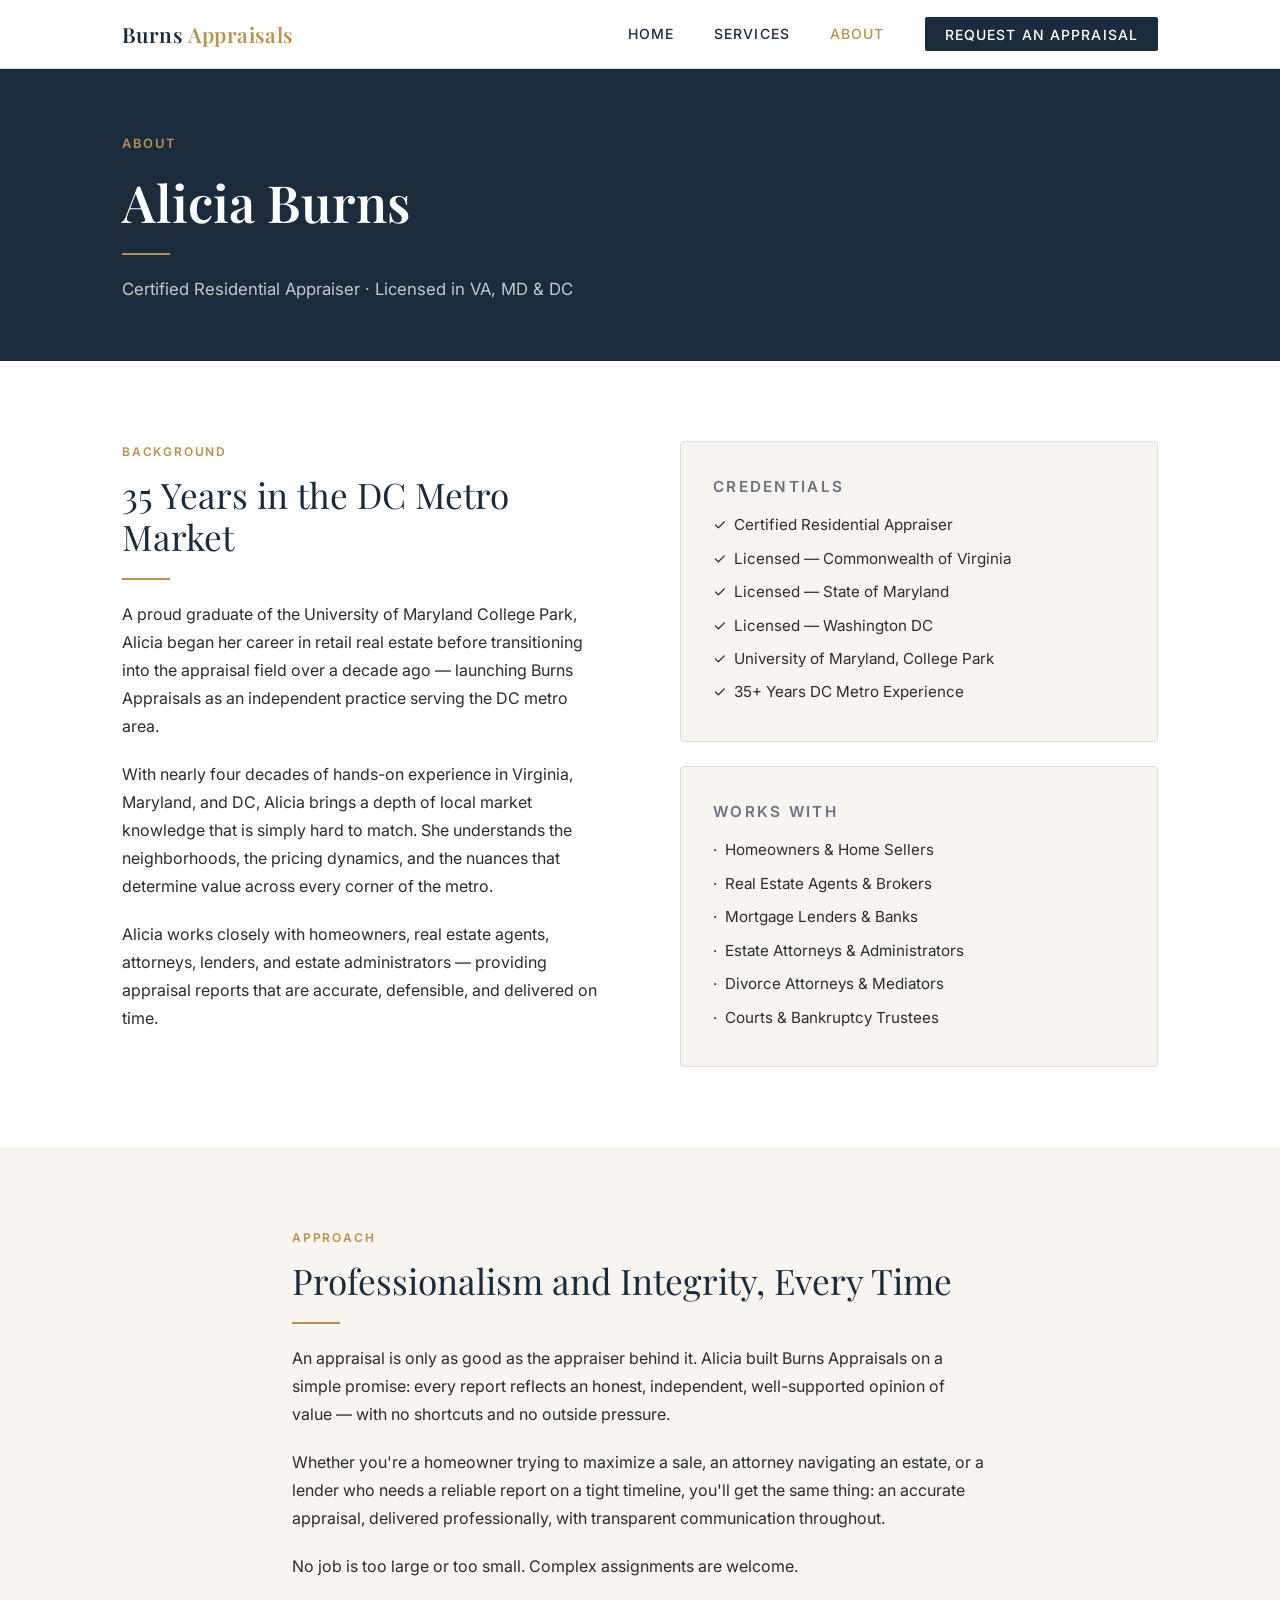
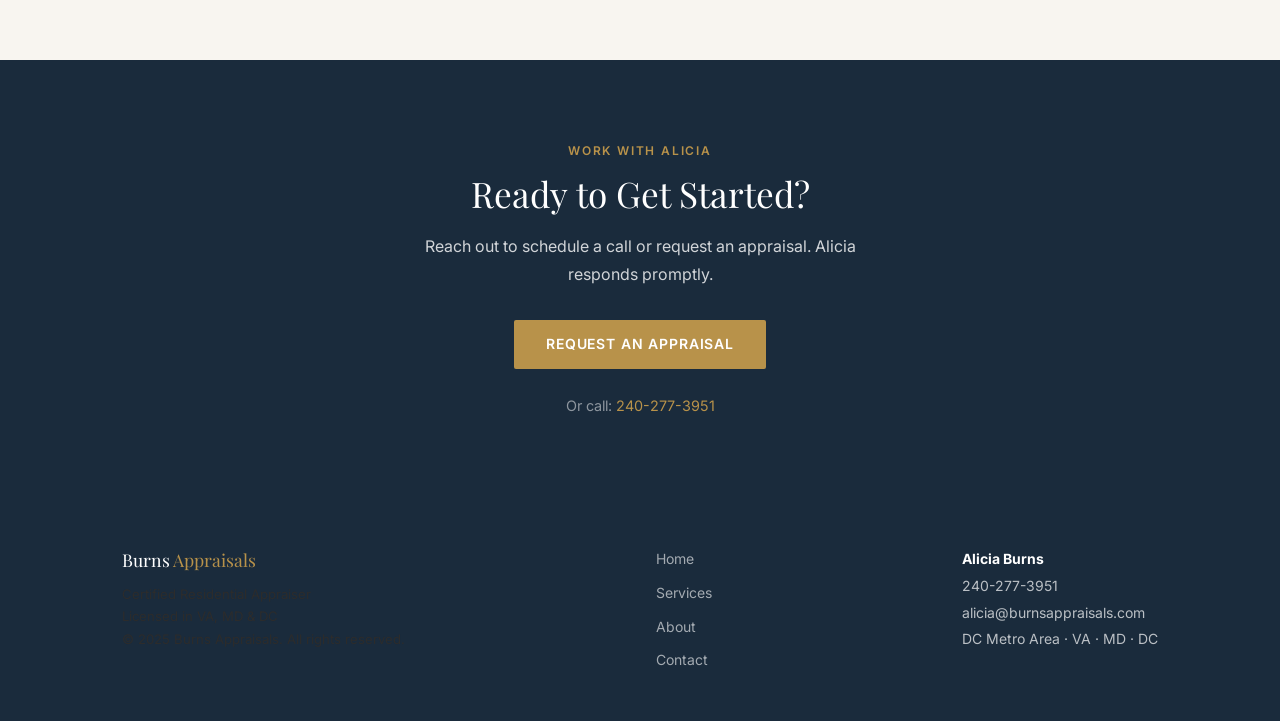
==== about.html @ 236db865 "Initial site build" ====
<!DOCTYPE html>
<html lang="en">
<head>
  <meta charset="UTF-8" />
  <meta name="viewport" content="width=device-width, initial-scale=1.0" />
  <title>About Alicia Burns | Burns Appraisals — Certified Residential Appraiser</title>
  <meta name="description" content="Meet Alicia Burns — Certified Residential Appraiser with 35+ years of DC metro experience. Licensed in VA, MD and DC." />
  <link rel="stylesheet" href="style.css" />
</head>
<body>

<nav>
  <div class="nav-inner">
    <a href="index.html" class="nav-logo">Burns <span>Appraisals</span></a>
    <ul class="nav-links">
      <li><a href="index.html">Home</a></li>
      <li><a href="services.html">Services</a></li>
      <li><a href="about.html" class="active">About</a></li>
      <li><a href="contact.html" class="nav-cta">Request an Appraisal</a></li>
    </ul>
  </div>
</nav>

<!-- PAGE HEADER -->
<section style="background:var(--navy); padding:4rem 0 3.5rem;">
  <div class="container">
    <p class="hero-eyebrow">About</p>
    <h1 style="color:var(--white); margin-bottom:1rem;">Alicia Burns</h1>
    <div class="gold-rule"></div>
    <p style="color:rgba(255,255,255,0.75); font-size:1.05rem;">Certified Residential Appraiser · Licensed in VA, MD &amp; DC</p>
  </div>
</section>

<!-- BIO -->
<section>
  <div class="container">
    <div style="display:grid; grid-template-columns:1fr 1fr; gap:5rem; align-items:start;">
      <div>
        <p class="section-eyebrow">Background</p>
        <h2 class="section-title">35 Years in the DC Metro Market</h2>
        <div class="gold-rule"></div>
        <p style="margin-bottom:1.25rem;">A proud graduate of the University of Maryland College Park, Alicia began her career in retail real estate before transitioning into the appraisal field over a decade ago — launching Burns Appraisals as an independent practice serving the DC metro area.</p>
        <p style="margin-bottom:1.25rem;">With nearly four decades of hands-on experience in Virginia, Maryland, and DC, Alicia brings a depth of local market knowledge that is simply hard to match. She understands the neighborhoods, the pricing dynamics, and the nuances that determine value across every corner of the metro.</p>
        <p>Alicia works closely with homeowners, real estate agents, attorneys, lenders, and estate administrators — providing appraisal reports that are accurate, defensible, and delivered on time.</p>
      </div>
      <div>
        <div class="card" style="margin-bottom:1.5rem;">
          <p class="section-eyebrow" style="margin-bottom:0.5rem;">Credentials</p>
          <ul style="list-style:none; line-height:2.2; font-size:0.95rem; color:var(--text);">
            <li>✓ &nbsp;Certified Residential Appraiser</li>
            <li>✓ &nbsp;Licensed — Commonwealth of Virginia</li>
            <li>✓ &nbsp;Licensed — State of Maryland</li>
            <li>✓ &nbsp;Licensed — Washington DC</li>
            <li>✓ &nbsp;University of Maryland, College Park</li>
            <li>✓ &nbsp;35+ Years DC Metro Experience</li>
          </ul>
        </div>
        <div class="card">
          <p class="section-eyebrow" style="margin-bottom:0.5rem;">Works With</p>
          <ul style="list-style:none; line-height:2.2; font-size:0.95rem; color:var(--text);">
            <li>· &nbsp;Homeowners &amp; Home Sellers</li>
            <li>· &nbsp;Real Estate Agents &amp; Brokers</li>
            <li>· &nbsp;Mortgage Lenders &amp; Banks</li>
            <li>· &nbsp;Estate Attorneys &amp; Administrators</li>
            <li>· &nbsp;Divorce Attorneys &amp; Mediators</li>
            <li>· &nbsp;Courts &amp; Bankruptcy Trustees</li>
          </ul>
        </div>
      </div>
    </div>
  </div>
</section>

<!-- PHILOSOPHY -->
<section class="section-light">
  <div class="container" style="max-width:760px;">
    <p class="section-eyebrow">Approach</p>
    <h2 class="section-title">Professionalism and Integrity, Every Time</h2>
    <div class="gold-rule"></div>
    <p style="margin-bottom:1.25rem;">An appraisal is only as good as the appraiser behind it. Alicia built Burns Appraisals on a simple promise: every report reflects an honest, independent, well-supported opinion of value — with no shortcuts and no outside pressure.</p>
    <p style="margin-bottom:1.25rem;">Whether you're a homeowner trying to maximize a sale, an attorney navigating an estate, or a lender who needs a reliable report on a tight timeline, you'll get the same thing: an accurate appraisal, delivered professionally, with transparent communication throughout.</p>
    <p>No job is too large or too small. Complex assignments are welcome.</p>
  </div>
</section>

<!-- CTA -->
<section class="section-navy">
  <div class="container" style="text-align:center;">
    <p class="section-eyebrow">Work With Alicia</p>
    <h2 style="margin-bottom:1rem;">Ready to Get Started?</h2>
    <p style="max-width:480px; margin:0 auto 2rem;">Reach out to schedule a call or request an appraisal. Alicia responds promptly.</p>
    <a href="contact.html" class="btn btn-primary">Request an Appraisal</a>
    <p style="margin-top:1.5rem; font-size:0.9rem; color:rgba(255,255,255,0.5);">Or call: <a href="tel:2402773951" style="color:var(--gold);">240-277-3951</a></p>
  </div>
</section>

<footer>
  <div class="footer-inner">
    <div>
      <div class="footer-brand">Burns <span>Appraisals</span></div>
      <p class="footer-copy">Certified Residential Appraiser<br>Licensed in VA, MD &amp; DC<br>© 2025 Burns Appraisals. All rights reserved.</p>
    </div>
    <ul class="footer-links">
      <li><a href="index.html">Home</a></li>
      <li><a href="services.html">Services</a></li>
      <li><a href="about.html">About</a></li>
      <li><a href="contact.html">Contact</a></li>
    </ul>
    <div class="footer-contact">
      <strong style="color:var(--white);">Alicia Burns</strong><br>
      <a href="tel:2402773951">240-277-3951</a><br>
      <a href="mailto:alicia@burnsappraisals.com">alicia@burnsappraisals.com</a><br>
      DC Metro Area · VA · MD · DC
    </div>
  </div>
</footer>

<style>
@media (max-width: 768px) {
  .container > div[style*="grid-template-columns:1fr 1fr"] {
    grid-template-columns: 1fr !important;
    gap: 2rem !important;
  }
}
</style>

</body>
</html>
---- style.css ----
/* =============================================
   BURNS APPRAISALS — Global Styles
   burnsappraisals.net
   ============================================= */

@import url('https://fonts.googleapis.com/css2?family=Playfair+Display:wght@400;600&family=Inter:wght@300;400;500;600&display=swap');

:root {
  --navy:    #1a2b3c;
  --slate:   #3a5068;
  --gold:    #b8924a;
  --cream:   #f8f5f0;
  --white:   #ffffff;
  --text:    #2c2c2c;
  --muted:   #6b7280;
  --border:  #e2ddd7;
}

*, *::before, *::after { box-sizing: border-box; margin: 0; padding: 0; }

html { scroll-behavior: smooth; }

body {
  font-family: 'Inter', sans-serif;
  font-weight: 400;
  color: var(--text);
  background: var(--white);
  line-height: 1.6;
}

/* ---- TYPOGRAPHY ---- */
h1, h2, h3 {
  font-family: 'Playfair Display', Georgia, serif;
  line-height: 1.2;
}

h1 { font-size: clamp(2rem, 5vw, 3.2rem); font-weight: 600; }
h2 { font-size: clamp(1.5rem, 3vw, 2.2rem); font-weight: 400; }
h3 { font-size: 1.2rem; font-weight: 600; }

p { font-size: 1rem; line-height: 1.75; color: var(--text); }

a { color: var(--gold); text-decoration: none; }
a:hover { text-decoration: underline; }

/* ---- LAYOUT ---- */
.container {
  max-width: 1100px;
  margin: 0 auto;
  padding: 0 2rem;
}

section { padding: 5rem 0; }

/* ---- NAV ---- */
nav {
  position: sticky;
  top: 0;
  z-index: 100;
  background: var(--white);
  border-bottom: 1px solid var(--border);
}

.nav-inner {
  display: flex;
  align-items: center;
  justify-content: space-between;
  padding: 1.1rem 2rem;
  max-width: 1100px;
  margin: 0 auto;
}

.nav-logo {
  font-family: 'Playfair Display', serif;
  font-size: 1.3rem;
  color: var(--navy);
  letter-spacing: 0.02em;
  font-weight: 600;
  text-decoration: none;
}

.nav-logo span {
  color: var(--gold);
}

.nav-links {
  display: flex;
  gap: 2.5rem;
  list-style: none;
}

.nav-links a {
  font-size: 0.875rem;
  font-weight: 500;
  letter-spacing: 0.08em;
  text-transform: uppercase;
  color: var(--navy);
  text-decoration: none;
  transition: color 0.2s;
}

.nav-links a:hover,
.nav-links a.active { color: var(--gold); }

.nav-cta {
  background: var(--navy);
  color: var(--white) !important;
  padding: 0.55rem 1.25rem;
  border-radius: 2px;
  transition: background 0.2s !important;
}

.nav-cta:hover { background: var(--slate) !important; color: var(--white) !important; text-decoration: none !important; }

/* ---- HERO ---- */
.hero {
  background: var(--navy);
  color: var(--white);
  padding: 6rem 0 5rem;
  position: relative;
  overflow: hidden;
}

.hero::before {
  content: '';
  position: absolute;
  top: 0; right: 0;
  width: 40%;
  height: 100%;
  background: linear-gradient(135deg, transparent 0%, rgba(184,146,74,0.12) 100%);
  pointer-events: none;
}

.hero-inner {
  max-width: 1100px;
  margin: 0 auto;
  padding: 0 2rem;
  display: grid;
  grid-template-columns: 1fr 1fr;
  gap: 4rem;
  align-items: center;
}

.hero-eyebrow {
  font-size: 0.8rem;
  font-weight: 600;
  letter-spacing: 0.15em;
  text-transform: uppercase;
  color: var(--gold);
  margin-bottom: 1rem;
}

.hero h1 { color: var(--white); margin-bottom: 1.5rem; }

.hero p {
  color: rgba(255,255,255,0.8);
  font-size: 1.05rem;
  margin-bottom: 2rem;
}

.hero-stats {
  display: flex;
  gap: 2.5rem;
  margin-top: 2.5rem;
  padding-top: 2.5rem;
  border-top: 1px solid rgba(255,255,255,0.15);
}

.stat-num {
  font-family: 'Playfair Display', serif;
  font-size: 2rem;
  color: var(--gold);
  display: block;
  line-height: 1;
  margin-bottom: 0.25rem;
}

.stat-label {
  font-size: 0.78rem;
  letter-spacing: 0.06em;
  text-transform: uppercase;
  color: rgba(255,255,255,0.6);
}

.hero-card {
  background: rgba(255,255,255,0.07);
  border: 1px solid rgba(255,255,255,0.12);
  border-radius: 4px;
  padding: 2.5rem;
}

.hero-card h3 {
  color: var(--white);
  font-family: 'Inter', sans-serif;
  font-size: 0.8rem;
  letter-spacing: 0.12em;
  text-transform: uppercase;
  margin-bottom: 1.25rem;
  color: var(--gold);
}

.hero-card ul {
  list-style: none;
}

.hero-card ul li {
  color: rgba(255,255,255,0.85);
  font-size: 0.95rem;
  padding: 0.5rem 0;
  border-bottom: 1px solid rgba(255,255,255,0.08);
  display: flex;
  align-items: center;
  gap: 0.75rem;
}

.hero-card ul li:last-child { border-bottom: none; }

.hero-card ul li::before {
  content: '';
  width: 4px;
  height: 4px;
  background: var(--gold);
  border-radius: 50%;
  flex-shrink: 0;
}

/* ---- BUTTONS ---- */
.btn {
  display: inline-block;
  padding: 0.85rem 2rem;
  font-size: 0.875rem;
  font-weight: 600;
  letter-spacing: 0.06em;
  text-transform: uppercase;
  border-radius: 2px;
  cursor: pointer;
  transition: all 0.2s;
  text-decoration: none;
  border: none;
}

.btn-primary {
  background: var(--gold);
  color: var(--white);
}

.btn-primary:hover { background: #a07840; color: var(--white); text-decoration: none; }

.btn-outline {
  background: transparent;
  color: var(--navy);
  border: 2px solid var(--navy);
}

.btn-outline:hover { background: var(--navy); color: var(--white); text-decoration: none; }

.btn-outline-white {
  background: transparent;
  color: var(--white);
  border: 2px solid rgba(255,255,255,0.5);
}

.btn-outline-white:hover { border-color: var(--white); background: rgba(255,255,255,0.08); color: var(--white); text-decoration: none; }

/* ---- SECTION LABELS ---- */
.section-eyebrow {
  font-size: 0.75rem;
  font-weight: 600;
  letter-spacing: 0.15em;
  text-transform: uppercase;
  color: var(--gold);
  margin-bottom: 0.75rem;
}

.section-title { color: var(--navy); margin-bottom: 1rem; }

.section-sub {
  color: var(--muted);
  font-size: 1.05rem;
  max-width: 560px;
  margin-bottom: 3rem;
}

/* ---- DIVIDER ---- */
.gold-rule {
  width: 48px;
  height: 2px;
  background: var(--gold);
  margin: 1.25rem 0;
}

/* ---- CARDS ---- */
.card-grid {
  display: grid;
  gap: 1.5rem;
}

.card-grid-2 { grid-template-columns: repeat(2, 1fr); }
.card-grid-3 { grid-template-columns: repeat(3, 1fr); }

.card {
  background: var(--cream);
  border: 1px solid var(--border);
  border-radius: 4px;
  padding: 2rem;
}

.card h3 { color: var(--navy); margin-bottom: 0.75rem; }
.card p { color: var(--muted); font-size: 0.95rem; }

/* ---- LIGHT SECTION ---- */
.section-light { background: var(--cream); }
.section-navy { background: var(--navy); color: var(--white); }
.section-navy h2 { color: var(--white); }
.section-navy p { color: rgba(255,255,255,0.8); }
.section-navy .section-eyebrow { color: var(--gold); }

/* ---- FOOTER ---- */
footer {
  background: var(--navy);
  color: rgba(255,255,255,0.7);
  padding: 3rem 0;
}

.footer-inner {
  max-width: 1100px;
  margin: 0 auto;
  padding: 0 2rem;
  display: flex;
  justify-content: space-between;
  align-items: flex-start;
  gap: 2rem;
  flex-wrap: wrap;
}

.footer-brand {
  font-family: 'Playfair Display', serif;
  font-size: 1.1rem;
  color: var(--white);
  margin-bottom: 0.5rem;
}

.footer-brand span { color: var(--gold); }

.footer-copy { font-size: 0.82rem; }

.footer-links {
  list-style: none;
  display: flex;
  flex-direction: column;
  gap: 0.5rem;
}

.footer-links a {
  color: rgba(255,255,255,0.6);
  font-size: 0.875rem;
  text-decoration: none;
  transition: color 0.2s;
}

.footer-links a:hover { color: var(--gold); }

.footer-contact { font-size: 0.875rem; line-height: 1.9; }
.footer-contact a { color: rgba(255,255,255,0.7); text-decoration: none; }
.footer-contact a:hover { color: var(--gold); }

/* ---- CONTACT FORM ---- */
.form-group { margin-bottom: 1.25rem; }

label {
  display: block;
  font-size: 0.82rem;
  font-weight: 600;
  letter-spacing: 0.06em;
  text-transform: uppercase;
  color: var(--navy);
  margin-bottom: 0.4rem;
}

input, select, textarea {
  width: 100%;
  padding: 0.75rem 1rem;
  border: 1px solid var(--border);
  border-radius: 2px;
  font-family: 'Inter', sans-serif;
  font-size: 0.95rem;
  color: var(--text);
  background: var(--white);
  transition: border-color 0.2s;
}

input:focus, select:focus, textarea:focus {
  outline: none;
  border-color: var(--gold);
}

textarea { resize: vertical; min-height: 120px; }

/* ---- MOBILE ---- */
@media (max-width: 768px) {
  .hero-inner { grid-template-columns: 1fr; gap: 2.5rem; }
  .hero-card { display: none; }
  .card-grid-2, .card-grid-3 { grid-template-columns: 1fr; }
  .hero-stats { gap: 1.5rem; }
  .nav-links { display: none; }
  .footer-inner { flex-direction: column; }
}
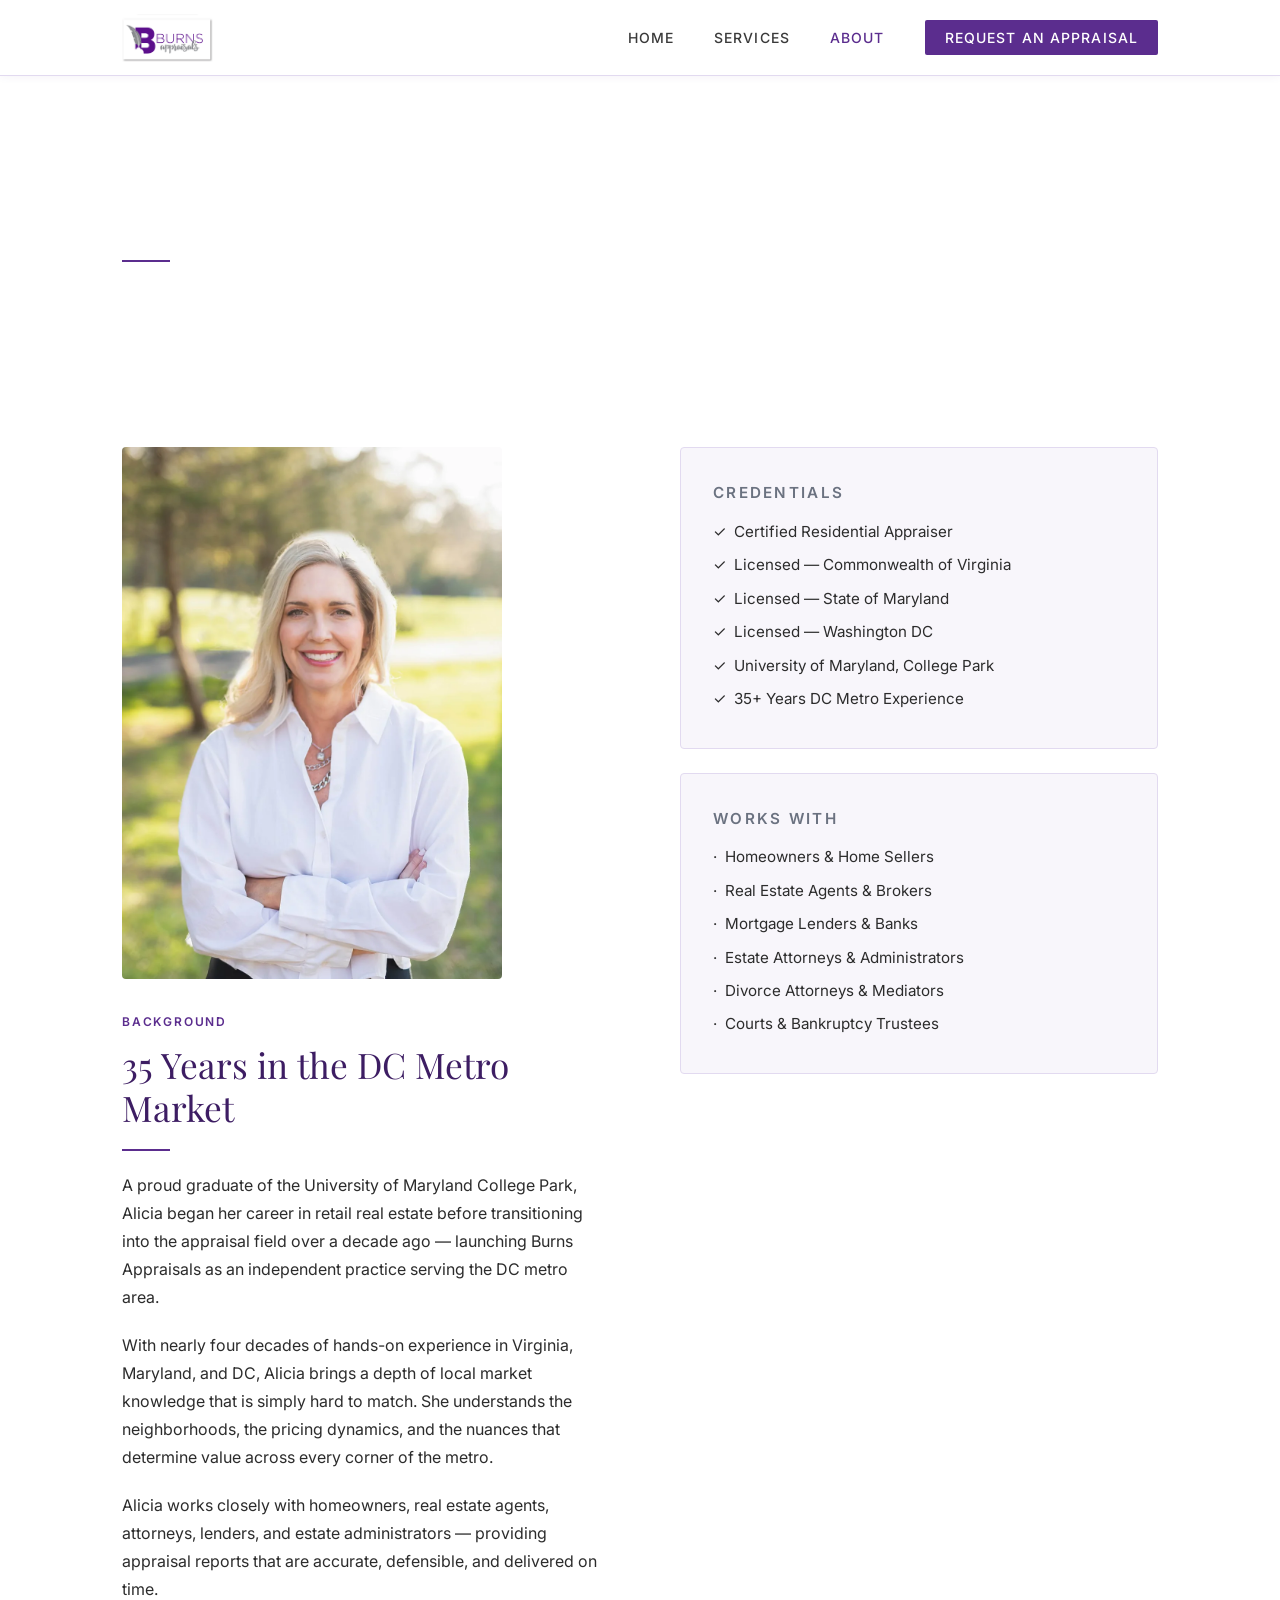
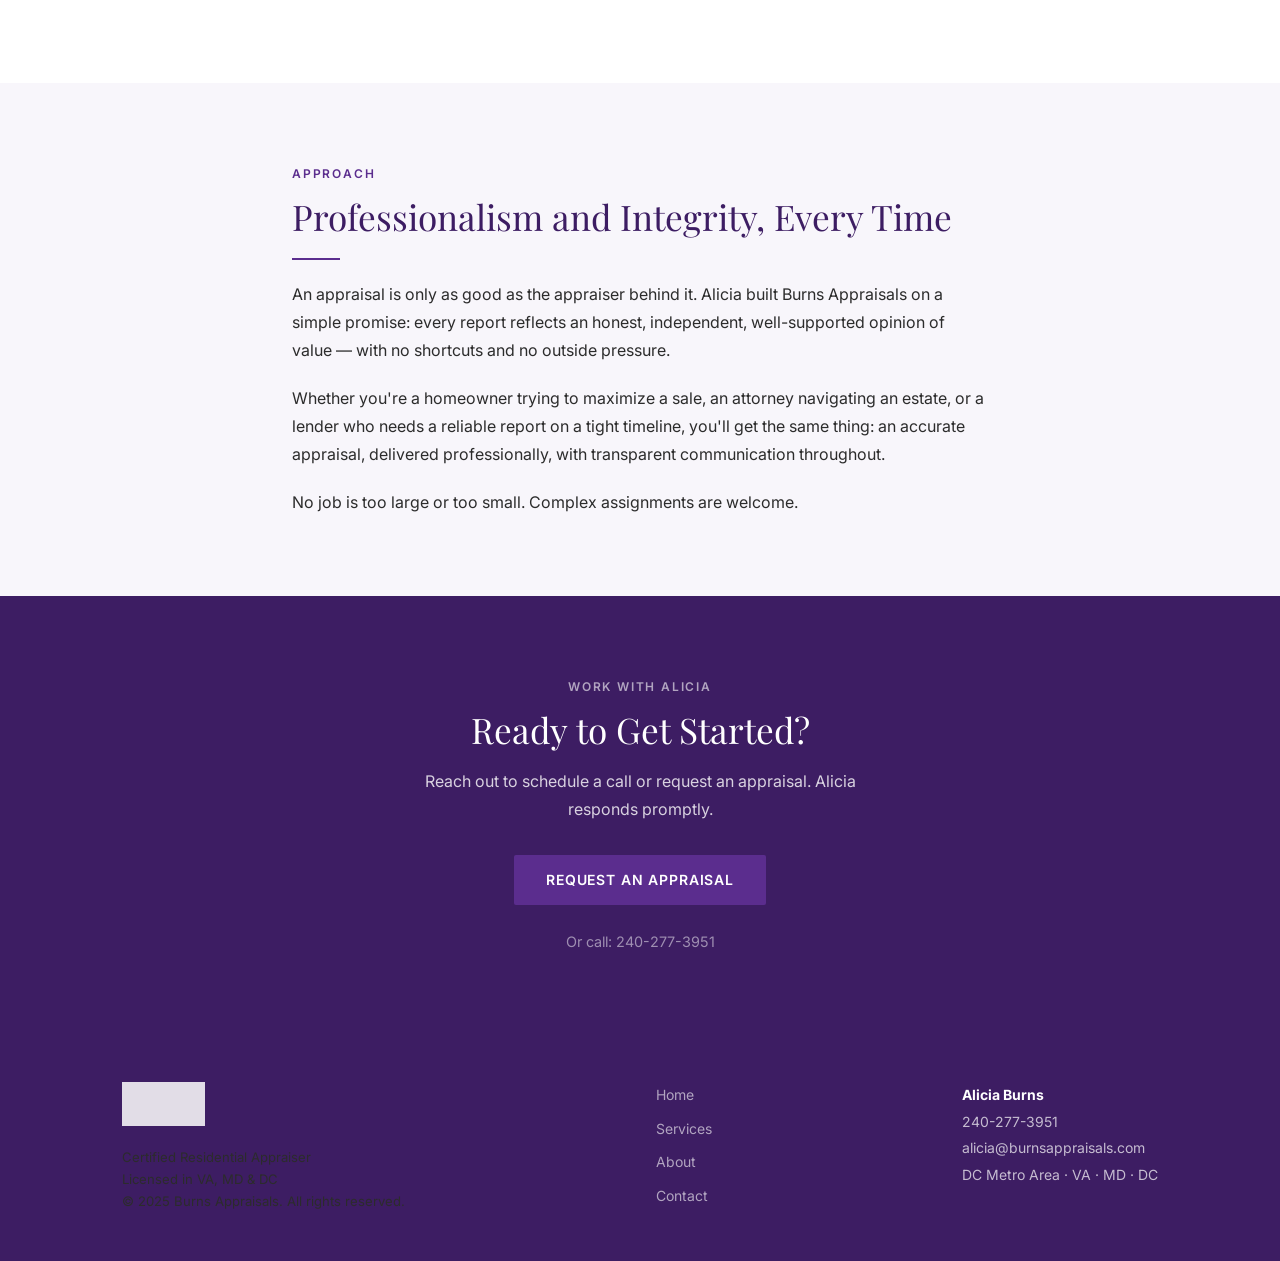
==== commit 5c731da7: "Add logo, photo, and purple brand colors" ====
--- a/about.html
+++ b/about.html
@@ -11,7 +11,7 @@
 
 <nav>
   <div class="nav-inner">
-    <a href="index.html" class="nav-logo">Burns <span>Appraisals</span></a>
+    <a href="index.html" class="nav-logo"><img src="logo.png" alt="Burns Appraisals" /></a>
     <ul class="nav-links">
       <li><a href="index.html">Home</a></li>
       <li><a href="services.html">Services</a></li>
@@ -26,7 +26,7 @@
   <div class="container">
     <p class="hero-eyebrow">About</p>
     <h1 style="color:var(--white); margin-bottom:1rem;">Alicia Burns</h1>
-    <div class="gold-rule"></div>
+    <div class="purple-rule"></div>
     <p style="color:rgba(255,255,255,0.75); font-size:1.05rem;">Certified Residential Appraiser · Licensed in VA, MD &amp; DC</p>
   </div>
 </section>
@@ -36,9 +36,10 @@
   <div class="container">
     <div style="display:grid; grid-template-columns:1fr 1fr; gap:5rem; align-items:start;">
       <div>
+        <img src="alicia-burns.webp" alt="Alicia Burns" style="width:100%; max-width:380px; border-radius:4px; margin-bottom:2rem; display:block;" />
         <p class="section-eyebrow">Background</p>
         <h2 class="section-title">35 Years in the DC Metro Market</h2>
-        <div class="gold-rule"></div>
+        <div class="purple-rule"></div>
         <p style="margin-bottom:1.25rem;">A proud graduate of the University of Maryland College Park, Alicia began her career in retail real estate before transitioning into the appraisal field over a decade ago — launching Burns Appraisals as an independent practice serving the DC metro area.</p>
         <p style="margin-bottom:1.25rem;">With nearly four decades of hands-on experience in Virginia, Maryland, and DC, Alicia brings a depth of local market knowledge that is simply hard to match. She understands the neighborhoods, the pricing dynamics, and the nuances that determine value across every corner of the metro.</p>
         <p>Alicia works closely with homeowners, real estate agents, attorneys, lenders, and estate administrators — providing appraisal reports that are accurate, defensible, and delivered on time.</p>
@@ -76,7 +77,7 @@
   <div class="container" style="max-width:760px;">
     <p class="section-eyebrow">Approach</p>
     <h2 class="section-title">Professionalism and Integrity, Every Time</h2>
-    <div class="gold-rule"></div>
+    <div class="purple-rule"></div>
     <p style="margin-bottom:1.25rem;">An appraisal is only as good as the appraiser behind it. Alicia built Burns Appraisals on a simple promise: every report reflects an honest, independent, well-supported opinion of value — with no shortcuts and no outside pressure.</p>
     <p style="margin-bottom:1.25rem;">Whether you're a homeowner trying to maximize a sale, an attorney navigating an estate, or a lender who needs a reliable report on a tight timeline, you'll get the same thing: an accurate appraisal, delivered professionally, with transparent communication throughout.</p>
     <p>No job is too large or too small. Complex assignments are welcome.</p>
@@ -84,7 +85,7 @@
 </section>
 
 <!-- CTA -->
-<section class="section-navy">
+<section class="section-purple">
   <div class="container" style="text-align:center;">
     <p class="section-eyebrow">Work With Alicia</p>
     <h2 style="margin-bottom:1rem;">Ready to Get Started?</h2>
@@ -97,7 +98,7 @@
 <footer>
   <div class="footer-inner">
     <div>
-      <div class="footer-brand">Burns <span>Appraisals</span></div>
+      <div class="footer-logo"><img src="logo.png" alt="Burns Appraisals" /></div>
       <p class="footer-copy">Certified Residential Appraiser<br>Licensed in VA, MD &amp; DC<br>© 2025 Burns Appraisals. All rights reserved.</p>
     </div>
     <ul class="footer-links">
--- a/style.css
+++ b/style.css
@@ -6,18 +6,19 @@
 @import url('https://fonts.googleapis.com/css2?family=Playfair+Display:wght@400;600&family=Inter:wght@300;400;500;600&display=swap');
 
 :root {
-  --navy:    #1a2b3c;
-  --slate:   #3a5068;
-  --gold:    #b8924a;
-  --cream:   #f8f5f0;
+  --purple:  #5B2D8E;
+  --purple-dark: #3d1d63;
+  --purple-light: #7340a8;
+  --gray:    #6b7280;
+  --gray-dark: #3a3a3a;
+  --cream:   #f8f6fb;
   --white:   #ffffff;
   --text:    #2c2c2c;
   --muted:   #6b7280;
-  --border:  #e2ddd7;
+  --border:  #e2daf0;
 }
 
 *, *::before, *::after { box-sizing: border-box; margin: 0; padding: 0; }
-
 html { scroll-behavior: smooth; }
 
 body {
@@ -28,7 +29,6 @@
   line-height: 1.6;
 }
 
-/* ---- TYPOGRAPHY ---- */
 h1, h2, h3 {
   font-family: 'Playfair Display', Georgia, serif;
   line-height: 1.2;
@@ -36,20 +36,14 @@
 
 h1 { font-size: clamp(2rem, 5vw, 3.2rem); font-weight: 600; }
 h2 { font-size: clamp(1.5rem, 3vw, 2.2rem); font-weight: 400; }
-h3 { font-size: 1.2rem; font-weight: 600; }
+h3 { font-size: 1.15rem; font-weight: 600; }
 
 p { font-size: 1rem; line-height: 1.75; color: var(--text); }
-
-a { color: var(--gold); text-decoration: none; }
+a { color: var(--purple); text-decoration: none; }
 a:hover { text-decoration: underline; }
 
 /* ---- LAYOUT ---- */
-.container {
-  max-width: 1100px;
-  margin: 0 auto;
-  padding: 0 2rem;
-}
-
+.container { max-width: 1100px; margin: 0 auto; padding: 0 2rem; }
 section { padding: 5rem 0; }
 
 /* ---- NAV ---- */
@@ -59,62 +53,47 @@
   z-index: 100;
   background: var(--white);
   border-bottom: 1px solid var(--border);
+  box-shadow: 0 1px 8px rgba(91,45,142,0.06);
 }
 
 .nav-inner {
   display: flex;
   align-items: center;
   justify-content: space-between;
-  padding: 1.1rem 2rem;
+  padding: 0.85rem 2rem;
   max-width: 1100px;
   margin: 0 auto;
 }
 
-.nav-logo {
-  font-family: 'Playfair Display', serif;
-  font-size: 1.3rem;
-  color: var(--navy);
-  letter-spacing: 0.02em;
-  font-weight: 600;
-  text-decoration: none;
-}
-
-.nav-logo span {
-  color: var(--gold);
-}
-
-.nav-links {
-  display: flex;
-  gap: 2.5rem;
-  list-style: none;
-}
+.nav-logo img { height: 48px; width: auto; display: block; }
+
+.nav-links { display: flex; gap: 2.5rem; list-style: none; align-items: center; }
 
 .nav-links a {
   font-size: 0.875rem;
   font-weight: 500;
   letter-spacing: 0.08em;
   text-transform: uppercase;
-  color: var(--navy);
+  color: var(--gray-dark);
   text-decoration: none;
   transition: color 0.2s;
 }
 
-.nav-links a:hover,
-.nav-links a.active { color: var(--gold); }
+.nav-links a:hover, .nav-links a.active { color: var(--purple); }
 
 .nav-cta {
-  background: var(--navy);
+  background: var(--purple) !important;
   color: var(--white) !important;
   padding: 0.55rem 1.25rem;
   border-radius: 2px;
   transition: background 0.2s !important;
 }
 
-.nav-cta:hover { background: var(--slate) !important; color: var(--white) !important; text-decoration: none !important; }
+.nav-cta:hover { background: var(--purple-dark) !important; text-decoration: none !important; }
 
 /* ---- HERO ---- */
 .hero {
-  background: var(--navy);
+  background: var(--purple-dark);
   color: var(--white);
   padding: 6rem 0 5rem;
   position: relative;
@@ -125,9 +104,9 @@
   content: '';
   position: absolute;
   top: 0; right: 0;
-  width: 40%;
+  width: 45%;
   height: 100%;
-  background: linear-gradient(135deg, transparent 0%, rgba(184,146,74,0.12) 100%);
+  background: linear-gradient(135deg, transparent 0%, rgba(91,45,142,0.3) 100%);
   pointer-events: none;
 }
 
@@ -146,17 +125,12 @@
   font-weight: 600;
   letter-spacing: 0.15em;
   text-transform: uppercase;
-  color: var(--gold);
+  color: rgba(255,255,255,0.6);
   margin-bottom: 1rem;
 }
 
 .hero h1 { color: var(--white); margin-bottom: 1.5rem; }
-
-.hero p {
-  color: rgba(255,255,255,0.8);
-  font-size: 1.05rem;
-  margin-bottom: 2rem;
-}
+.hero p { color: rgba(255,255,255,0.82); font-size: 1.05rem; margin-bottom: 2rem; }
 
 .hero-stats {
   display: flex;
@@ -169,59 +143,48 @@
 .stat-num {
   font-family: 'Playfair Display', serif;
   font-size: 2rem;
-  color: var(--gold);
+  color: rgba(255,255,255,0.95);
   display: block;
   line-height: 1;
   margin-bottom: 0.25rem;
 }
 
 .stat-label {
-  font-size: 0.78rem;
+  font-size: 0.75rem;
   letter-spacing: 0.06em;
   text-transform: uppercase;
-  color: rgba(255,255,255,0.6);
-}
-
-.hero-card {
-  background: rgba(255,255,255,0.07);
-  border: 1px solid rgba(255,255,255,0.12);
+  color: rgba(255,255,255,0.5);
+}
+
+/* Hero photo card */
+.hero-photo-wrap {
+  position: relative;
+}
+
+.hero-photo-wrap img {
+  width: 100%;
+  max-width: 420px;
   border-radius: 4px;
-  padding: 2.5rem;
-}
-
-.hero-card h3 {
-  color: var(--white);
-  font-family: 'Inter', sans-serif;
+  display: block;
+  margin: 0 auto;
+  box-shadow: 0 24px 64px rgba(0,0,0,0.35);
+}
+
+.hero-photo-badge {
+  position: absolute;
+  bottom: -1rem;
+  left: 50%;
+  transform: translateX(-50%);
+  background: var(--white);
+  color: var(--purple);
+  padding: 0.75rem 1.5rem;
+  border-radius: 2px;
   font-size: 0.8rem;
-  letter-spacing: 0.12em;
-  text-transform: uppercase;
-  margin-bottom: 1.25rem;
-  color: var(--gold);
-}
-
-.hero-card ul {
-  list-style: none;
-}
-
-.hero-card ul li {
-  color: rgba(255,255,255,0.85);
-  font-size: 0.95rem;
-  padding: 0.5rem 0;
-  border-bottom: 1px solid rgba(255,255,255,0.08);
-  display: flex;
-  align-items: center;
-  gap: 0.75rem;
-}
-
-.hero-card ul li:last-child { border-bottom: none; }
-
-.hero-card ul li::before {
-  content: '';
-  width: 4px;
-  height: 4px;
-  background: var(--gold);
-  border-radius: 50%;
-  flex-shrink: 0;
+  font-weight: 600;
+  letter-spacing: 0.08em;
+  text-transform: uppercase;
+  white-space: nowrap;
+  box-shadow: 0 4px 16px rgba(0,0,0,0.15);
 }
 
 /* ---- BUTTONS ---- */
@@ -239,28 +202,14 @@
   border: none;
 }
 
-.btn-primary {
-  background: var(--gold);
-  color: var(--white);
-}
-
-.btn-primary:hover { background: #a07840; color: var(--white); text-decoration: none; }
-
-.btn-outline {
-  background: transparent;
-  color: var(--navy);
-  border: 2px solid var(--navy);
-}
-
-.btn-outline:hover { background: var(--navy); color: var(--white); text-decoration: none; }
-
-.btn-outline-white {
-  background: transparent;
-  color: var(--white);
-  border: 2px solid rgba(255,255,255,0.5);
-}
-
-.btn-outline-white:hover { border-color: var(--white); background: rgba(255,255,255,0.08); color: var(--white); text-decoration: none; }
+.btn-primary { background: var(--purple); color: var(--white); }
+.btn-primary:hover { background: var(--purple-dark); color: var(--white); text-decoration: none; }
+
+.btn-outline { background: transparent; color: var(--purple); border: 2px solid var(--purple); }
+.btn-outline:hover { background: var(--purple); color: var(--white); text-decoration: none; }
+
+.btn-outline-white { background: transparent; color: var(--white); border: 2px solid rgba(255,255,255,0.5); }
+.btn-outline-white:hover { border-color: var(--white); background: rgba(255,255,255,0.1); color: var(--white); text-decoration: none; }
 
 /* ---- SECTION LABELS ---- */
 .section-eyebrow {
@@ -268,33 +217,17 @@
   font-weight: 600;
   letter-spacing: 0.15em;
   text-transform: uppercase;
-  color: var(--gold);
+  color: var(--purple);
   margin-bottom: 0.75rem;
 }
 
-.section-title { color: var(--navy); margin-bottom: 1rem; }
-
-.section-sub {
-  color: var(--muted);
-  font-size: 1.05rem;
-  max-width: 560px;
-  margin-bottom: 3rem;
-}
-
-/* ---- DIVIDER ---- */
-.gold-rule {
-  width: 48px;
-  height: 2px;
-  background: var(--gold);
-  margin: 1.25rem 0;
-}
+.section-title { color: var(--purple-dark); margin-bottom: 1rem; }
+.section-sub { color: var(--muted); font-size: 1.05rem; max-width: 560px; margin-bottom: 3rem; }
+
+.purple-rule { width: 48px; height: 2px; background: var(--purple); margin: 1.25rem 0; }
 
 /* ---- CARDS ---- */
-.card-grid {
-  display: grid;
-  gap: 1.5rem;
-}
-
+.card-grid { display: grid; gap: 1.5rem; }
 .card-grid-2 { grid-template-columns: repeat(2, 1fr); }
 .card-grid-3 { grid-template-columns: repeat(3, 1fr); }
 
@@ -305,19 +238,23 @@
   padding: 2rem;
 }
 
-.card h3 { color: var(--navy); margin-bottom: 0.75rem; }
+.card h3 { color: var(--purple-dark); margin-bottom: 0.75rem; }
 .card p { color: var(--muted); font-size: 0.95rem; }
 
-/* ---- LIGHT SECTION ---- */
+/* ---- SECTIONS ---- */
 .section-light { background: var(--cream); }
-.section-navy { background: var(--navy); color: var(--white); }
-.section-navy h2 { color: var(--white); }
-.section-navy p { color: rgba(255,255,255,0.8); }
-.section-navy .section-eyebrow { color: var(--gold); }
+
+.section-purple {
+  background: var(--purple-dark);
+  color: var(--white);
+}
+.section-purple h2 { color: var(--white); }
+.section-purple p { color: rgba(255,255,255,0.8); }
+.section-purple .section-eyebrow { color: rgba(255,255,255,0.6); }
 
 /* ---- FOOTER ---- */
 footer {
-  background: var(--navy);
+  background: var(--purple-dark);
   color: rgba(255,255,255,0.7);
   padding: 3rem 0;
 }
@@ -333,38 +270,18 @@
   flex-wrap: wrap;
 }
 
-.footer-brand {
-  font-family: 'Playfair Display', serif;
-  font-size: 1.1rem;
-  color: var(--white);
-  margin-bottom: 0.5rem;
-}
-
-.footer-brand span { color: var(--gold); }
-
-.footer-copy { font-size: 0.82rem; }
-
-.footer-links {
-  list-style: none;
-  display: flex;
-  flex-direction: column;
-  gap: 0.5rem;
-}
-
-.footer-links a {
-  color: rgba(255,255,255,0.6);
-  font-size: 0.875rem;
-  text-decoration: none;
-  transition: color 0.2s;
-}
-
-.footer-links a:hover { color: var(--gold); }
+.footer-logo img { height: 44px; width: auto; filter: brightness(0) invert(1); opacity: 0.85; margin-bottom: 0.75rem; }
+.footer-copy { font-size: 0.82rem; line-height: 1.7; }
+
+.footer-links { list-style: none; display: flex; flex-direction: column; gap: 0.5rem; }
+.footer-links a { color: rgba(255,255,255,0.6); font-size: 0.875rem; text-decoration: none; transition: color 0.2s; }
+.footer-links a:hover { color: var(--white); }
 
 .footer-contact { font-size: 0.875rem; line-height: 1.9; }
 .footer-contact a { color: rgba(255,255,255,0.7); text-decoration: none; }
-.footer-contact a:hover { color: var(--gold); }
-
-/* ---- CONTACT FORM ---- */
+.footer-contact a:hover { color: var(--white); }
+
+/* ---- FORM ---- */
 .form-group { margin-bottom: 1.25rem; }
 
 label {
@@ -373,7 +290,7 @@
   font-weight: 600;
   letter-spacing: 0.06em;
   text-transform: uppercase;
-  color: var(--navy);
+  color: var(--purple-dark);
   margin-bottom: 0.4rem;
 }
 
@@ -389,17 +306,13 @@
   transition: border-color 0.2s;
 }
 
-input:focus, select:focus, textarea:focus {
-  outline: none;
-  border-color: var(--gold);
-}
-
+input:focus, select:focus, textarea:focus { outline: none; border-color: var(--purple); }
 textarea { resize: vertical; min-height: 120px; }
 
 /* ---- MOBILE ---- */
 @media (max-width: 768px) {
   .hero-inner { grid-template-columns: 1fr; gap: 2.5rem; }
-  .hero-card { display: none; }
+  .hero-photo-wrap { display: none; }
   .card-grid-2, .card-grid-3 { grid-template-columns: 1fr; }
   .hero-stats { gap: 1.5rem; }
   .nav-links { display: none; }
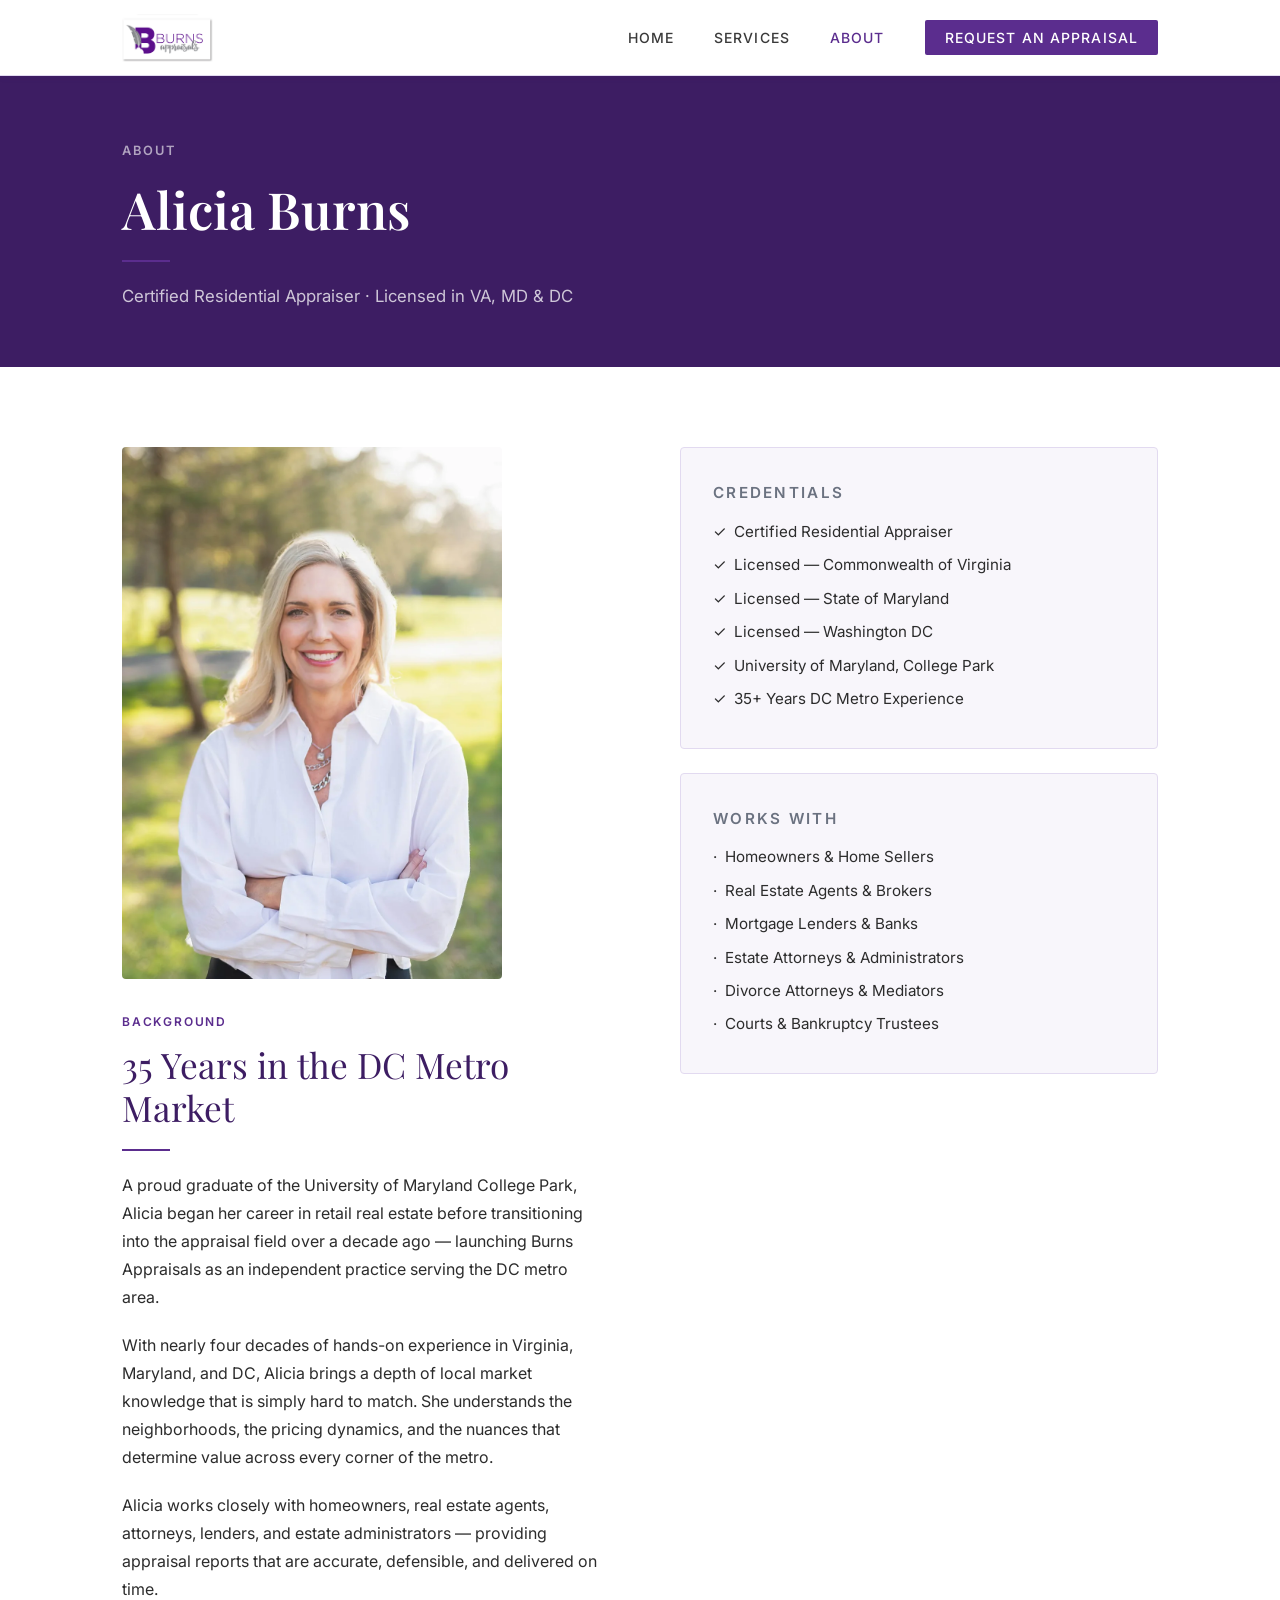
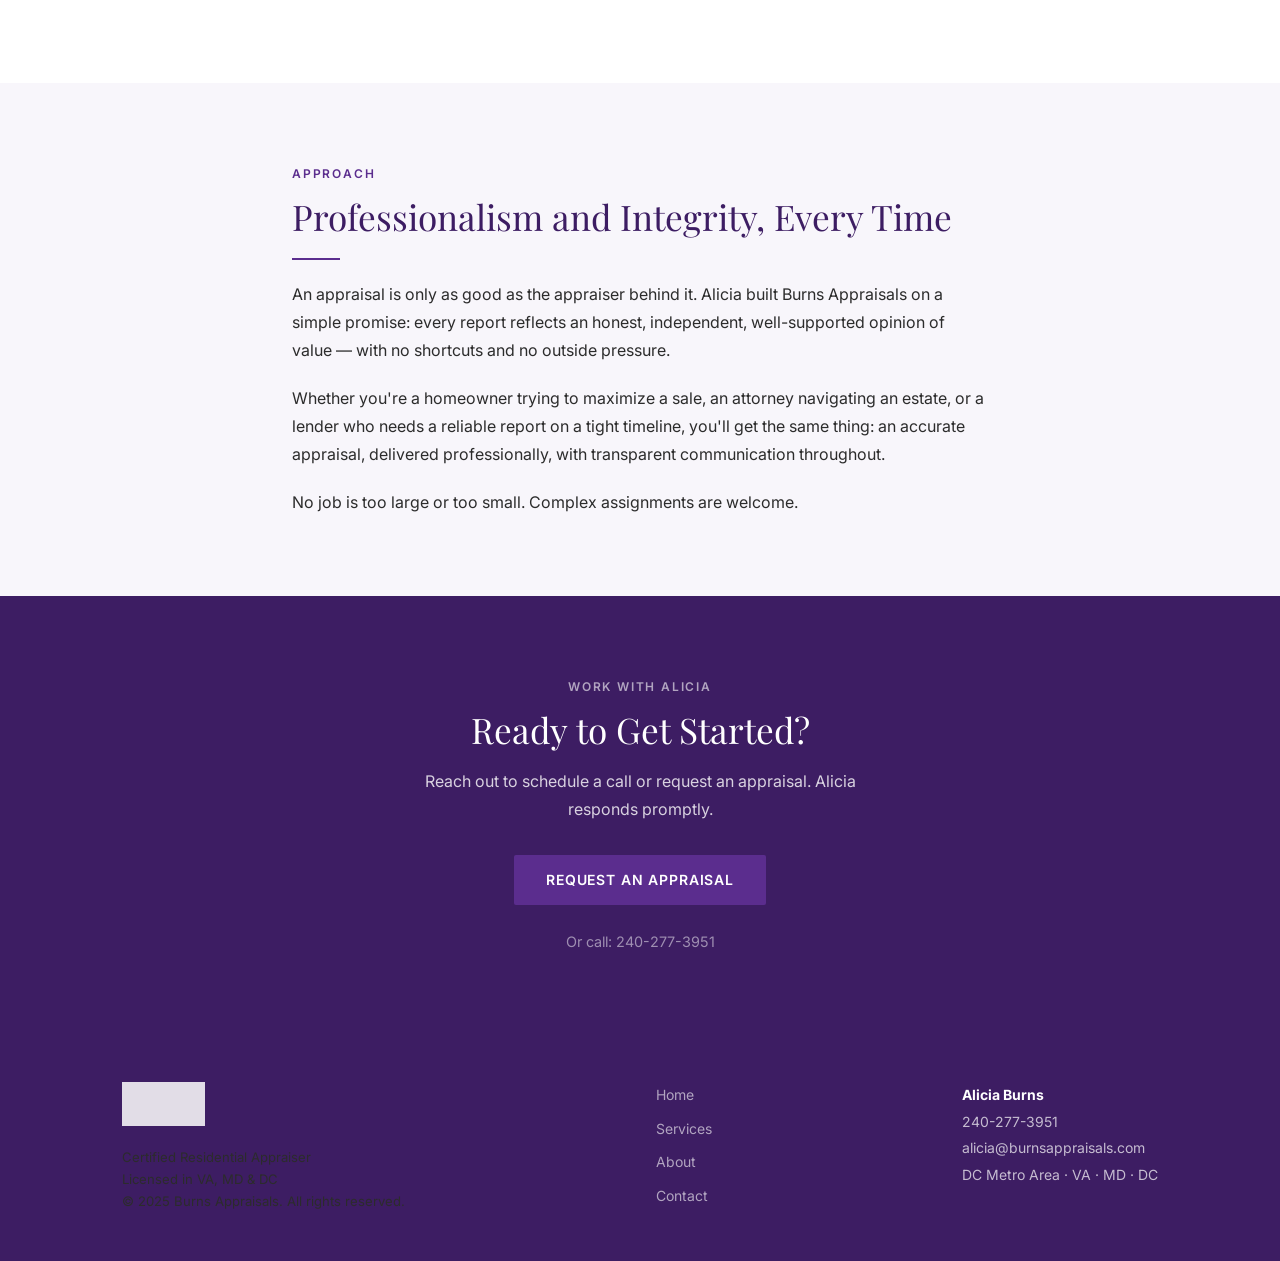
==== commit cb1f33ac: "Fix page header background color" ====
--- a/about.html
+++ b/about.html
@@ -22,7 +22,7 @@
 </nav>
 
 <!-- PAGE HEADER -->
-<section style="background:var(--navy); padding:4rem 0 3.5rem;">
+<section style="background:var(--purple-dark); padding:4rem 0 3.5rem;">
   <div class="container">
     <p class="hero-eyebrow">About</p>
     <h1 style="color:var(--white); margin-bottom:1rem;">Alicia Burns</h1>
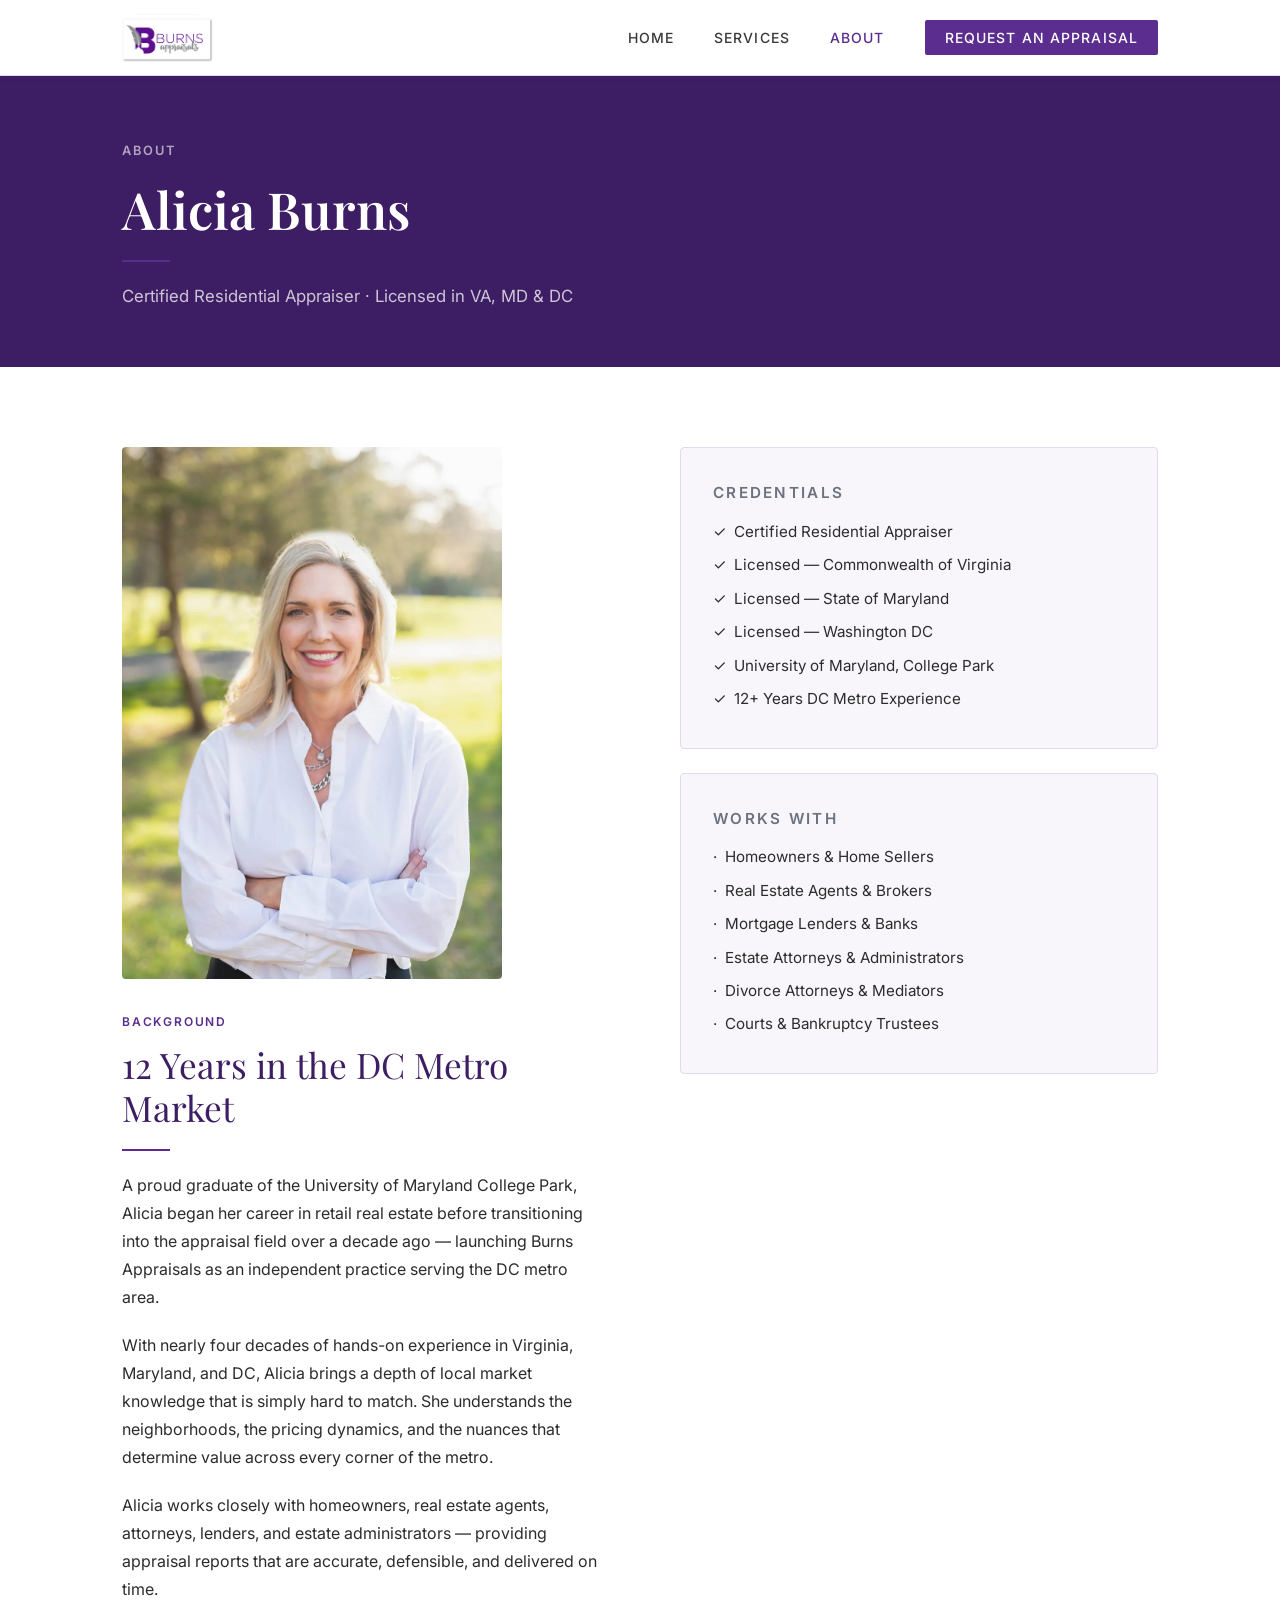
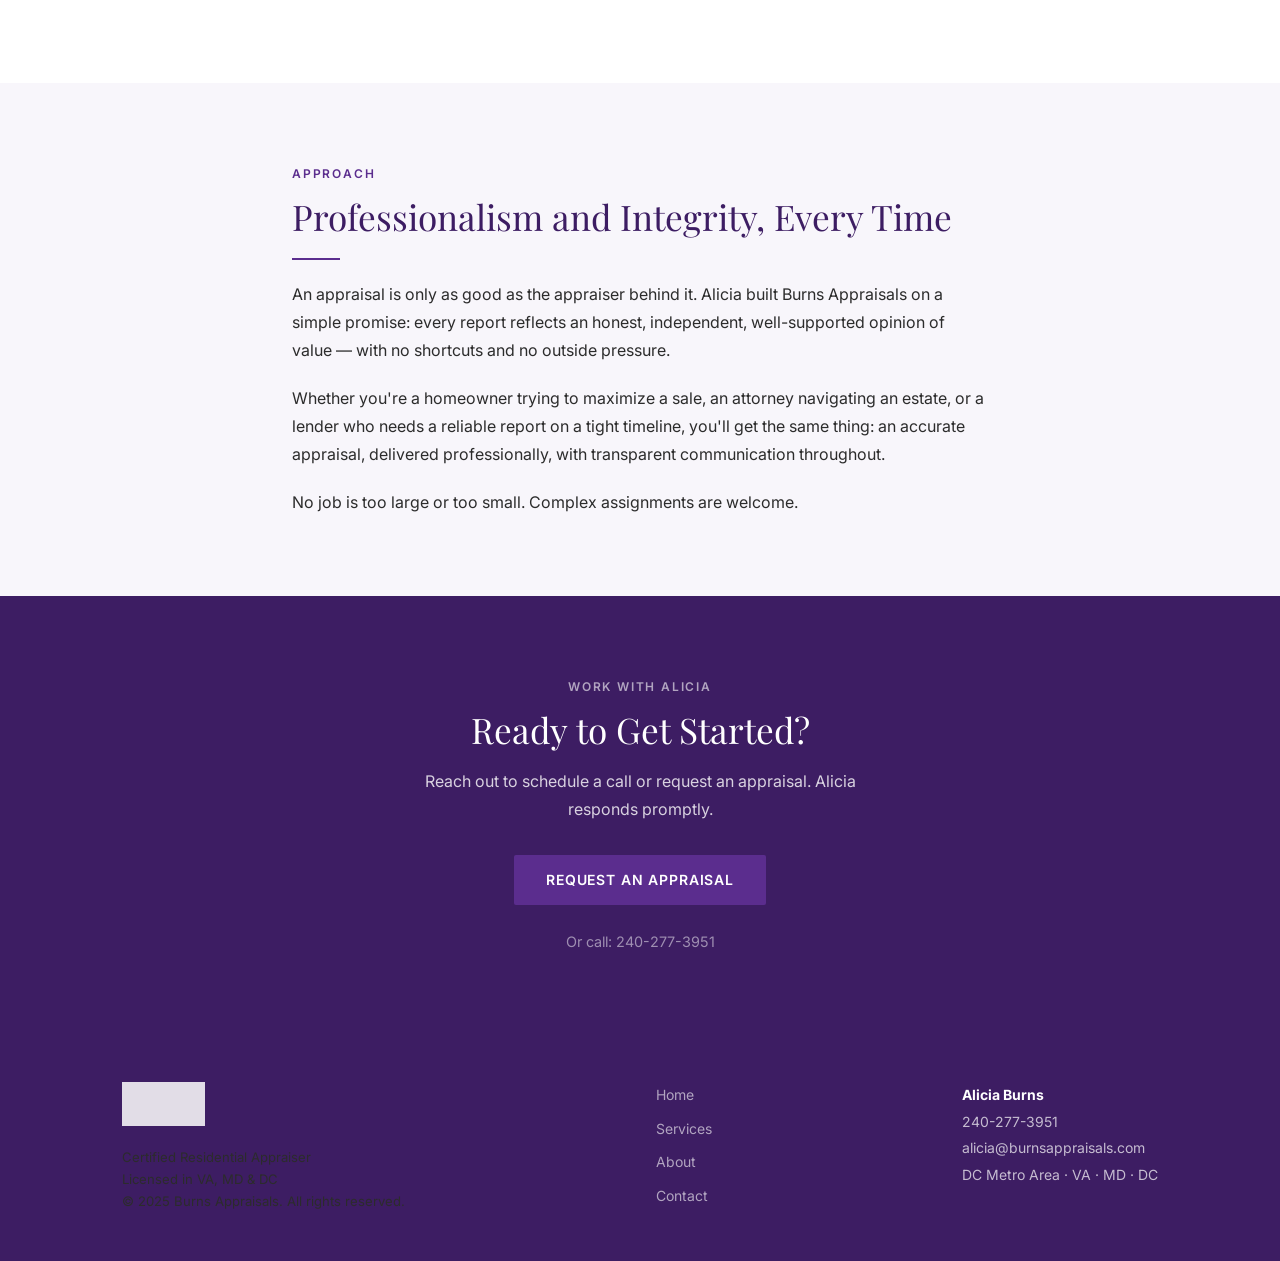
==== commit e10806de: "Update experience from 35 years to 12 years" ====
--- a/about.html
+++ b/about.html
@@ -4,7 +4,7 @@
   <meta charset="UTF-8" />
   <meta name="viewport" content="width=device-width, initial-scale=1.0" />
   <title>About Alicia Burns | Burns Appraisals — Certified Residential Appraiser</title>
-  <meta name="description" content="Meet Alicia Burns — Certified Residential Appraiser with 35+ years of DC metro experience. Licensed in VA, MD and DC." />
+  <meta name="description" content="Meet Alicia Burns — Certified Residential Appraiser with 12+ years of DC metro experience. Licensed in VA, MD and DC." />
   <link rel="stylesheet" href="style.css" />
 </head>
 <body>
@@ -38,7 +38,7 @@
       <div>
         <img src="alicia-burns.webp" alt="Alicia Burns" style="width:100%; max-width:380px; border-radius:4px; margin-bottom:2rem; display:block;" />
         <p class="section-eyebrow">Background</p>
-        <h2 class="section-title">35 Years in the DC Metro Market</h2>
+        <h2 class="section-title">12 Years in the DC Metro Market</h2>
         <div class="purple-rule"></div>
         <p style="margin-bottom:1.25rem;">A proud graduate of the University of Maryland College Park, Alicia began her career in retail real estate before transitioning into the appraisal field over a decade ago — launching Burns Appraisals as an independent practice serving the DC metro area.</p>
         <p style="margin-bottom:1.25rem;">With nearly four decades of hands-on experience in Virginia, Maryland, and DC, Alicia brings a depth of local market knowledge that is simply hard to match. She understands the neighborhoods, the pricing dynamics, and the nuances that determine value across every corner of the metro.</p>
@@ -53,7 +53,7 @@
             <li>✓ &nbsp;Licensed — State of Maryland</li>
             <li>✓ &nbsp;Licensed — Washington DC</li>
             <li>✓ &nbsp;University of Maryland, College Park</li>
-            <li>✓ &nbsp;35+ Years DC Metro Experience</li>
+            <li>✓ &nbsp;12+ Years DC Metro Experience</li>
           </ul>
         </div>
         <div class="card">
--- a/style.css
+++ b/style.css
@@ -312,7 +312,9 @@
 /* ---- MOBILE ---- */
 @media (max-width: 768px) {
   .hero-inner { grid-template-columns: 1fr; gap: 2.5rem; }
-  .hero-photo-wrap { display: none; }
+  .hero-photo-wrap { order: -1; margin-bottom: 1rem; text-align: center; }
+  .hero-photo-wrap img { max-width: 260px; }
+  .hero-photo-badge { position: static; transform: none; display: inline-block; margin-top: 0.75rem; }
   .card-grid-2, .card-grid-3 { grid-template-columns: 1fr; }
   .hero-stats { gap: 1.5rem; }
   .nav-links { display: none; }
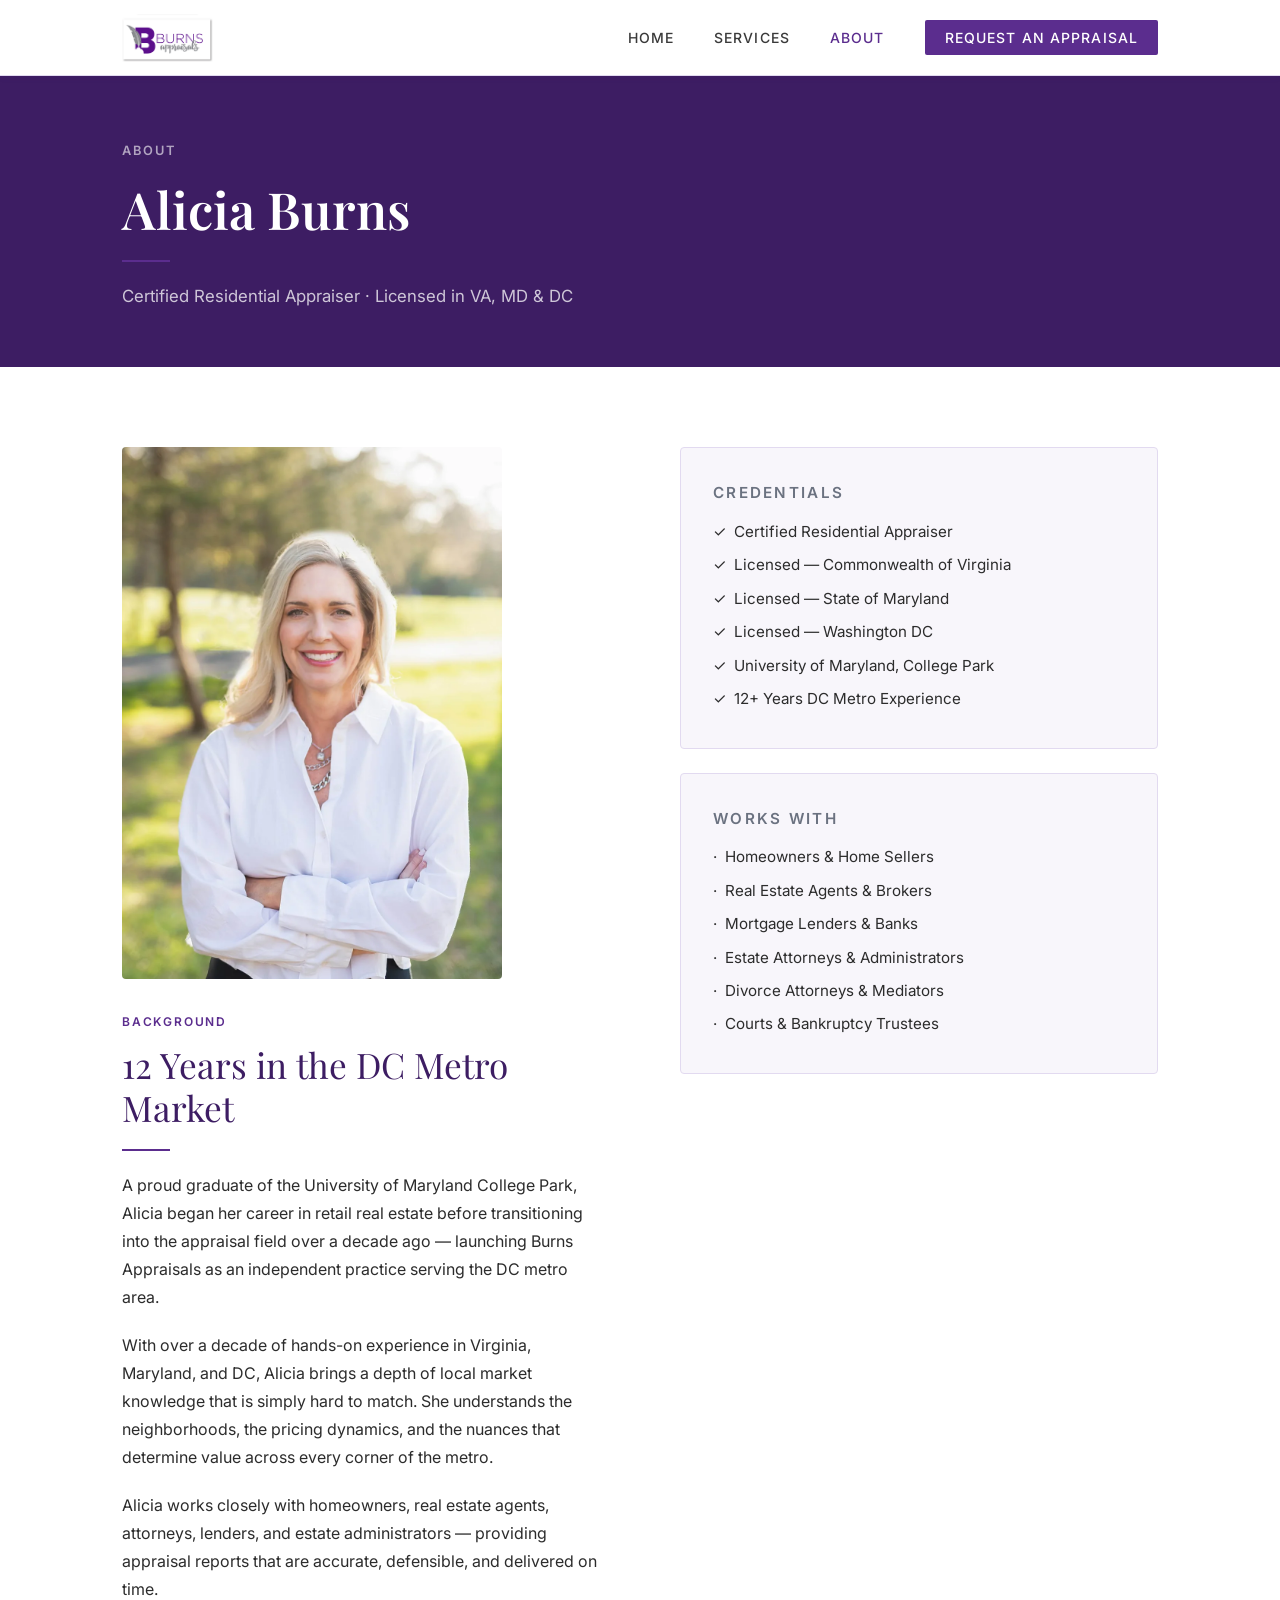
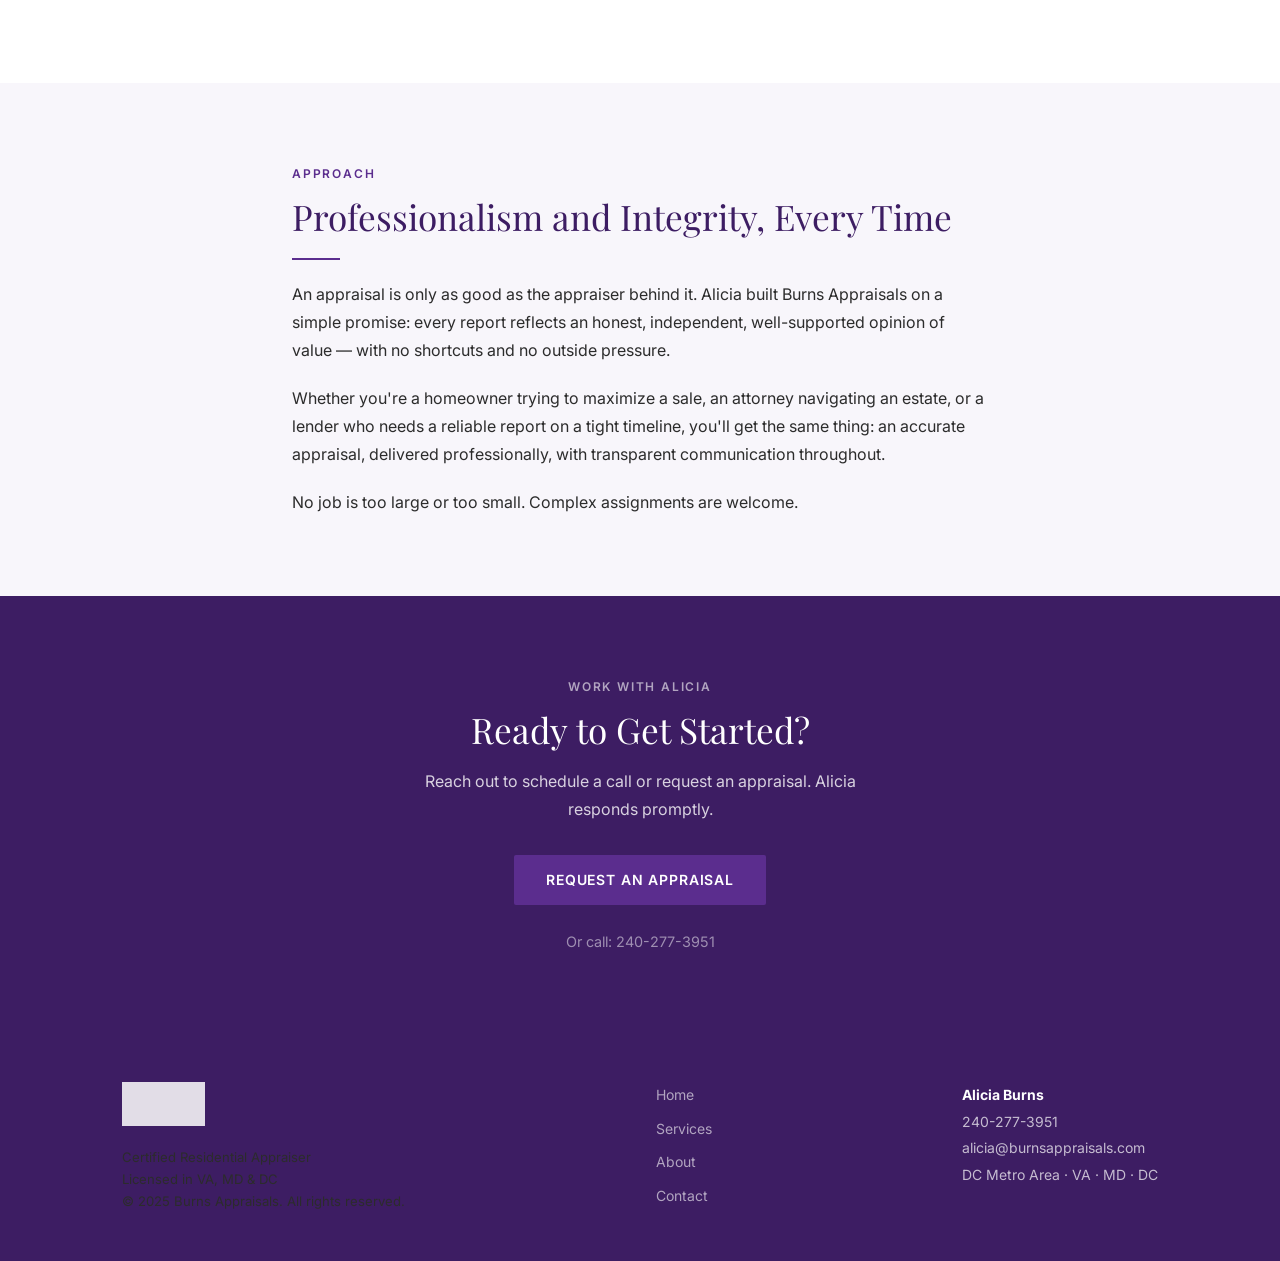
==== commit d09e0380: "Fix experience wording consistency, remove Prince William County from service areas" ====
--- a/about.html
+++ b/about.html
@@ -41,7 +41,7 @@
         <h2 class="section-title">12 Years in the DC Metro Market</h2>
         <div class="purple-rule"></div>
         <p style="margin-bottom:1.25rem;">A proud graduate of the University of Maryland College Park, Alicia began her career in retail real estate before transitioning into the appraisal field over a decade ago — launching Burns Appraisals as an independent practice serving the DC metro area.</p>
-        <p style="margin-bottom:1.25rem;">With nearly four decades of hands-on experience in Virginia, Maryland, and DC, Alicia brings a depth of local market knowledge that is simply hard to match. She understands the neighborhoods, the pricing dynamics, and the nuances that determine value across every corner of the metro.</p>
+        <p style="margin-bottom:1.25rem;">With over a decade of hands-on experience in Virginia, Maryland, and DC, Alicia brings a depth of local market knowledge that is simply hard to match. She understands the neighborhoods, the pricing dynamics, and the nuances that determine value across every corner of the metro.</p>
         <p>Alicia works closely with homeowners, real estate agents, attorneys, lenders, and estate administrators — providing appraisal reports that are accurate, defensible, and delivered on time.</p>
       </div>
       <div>
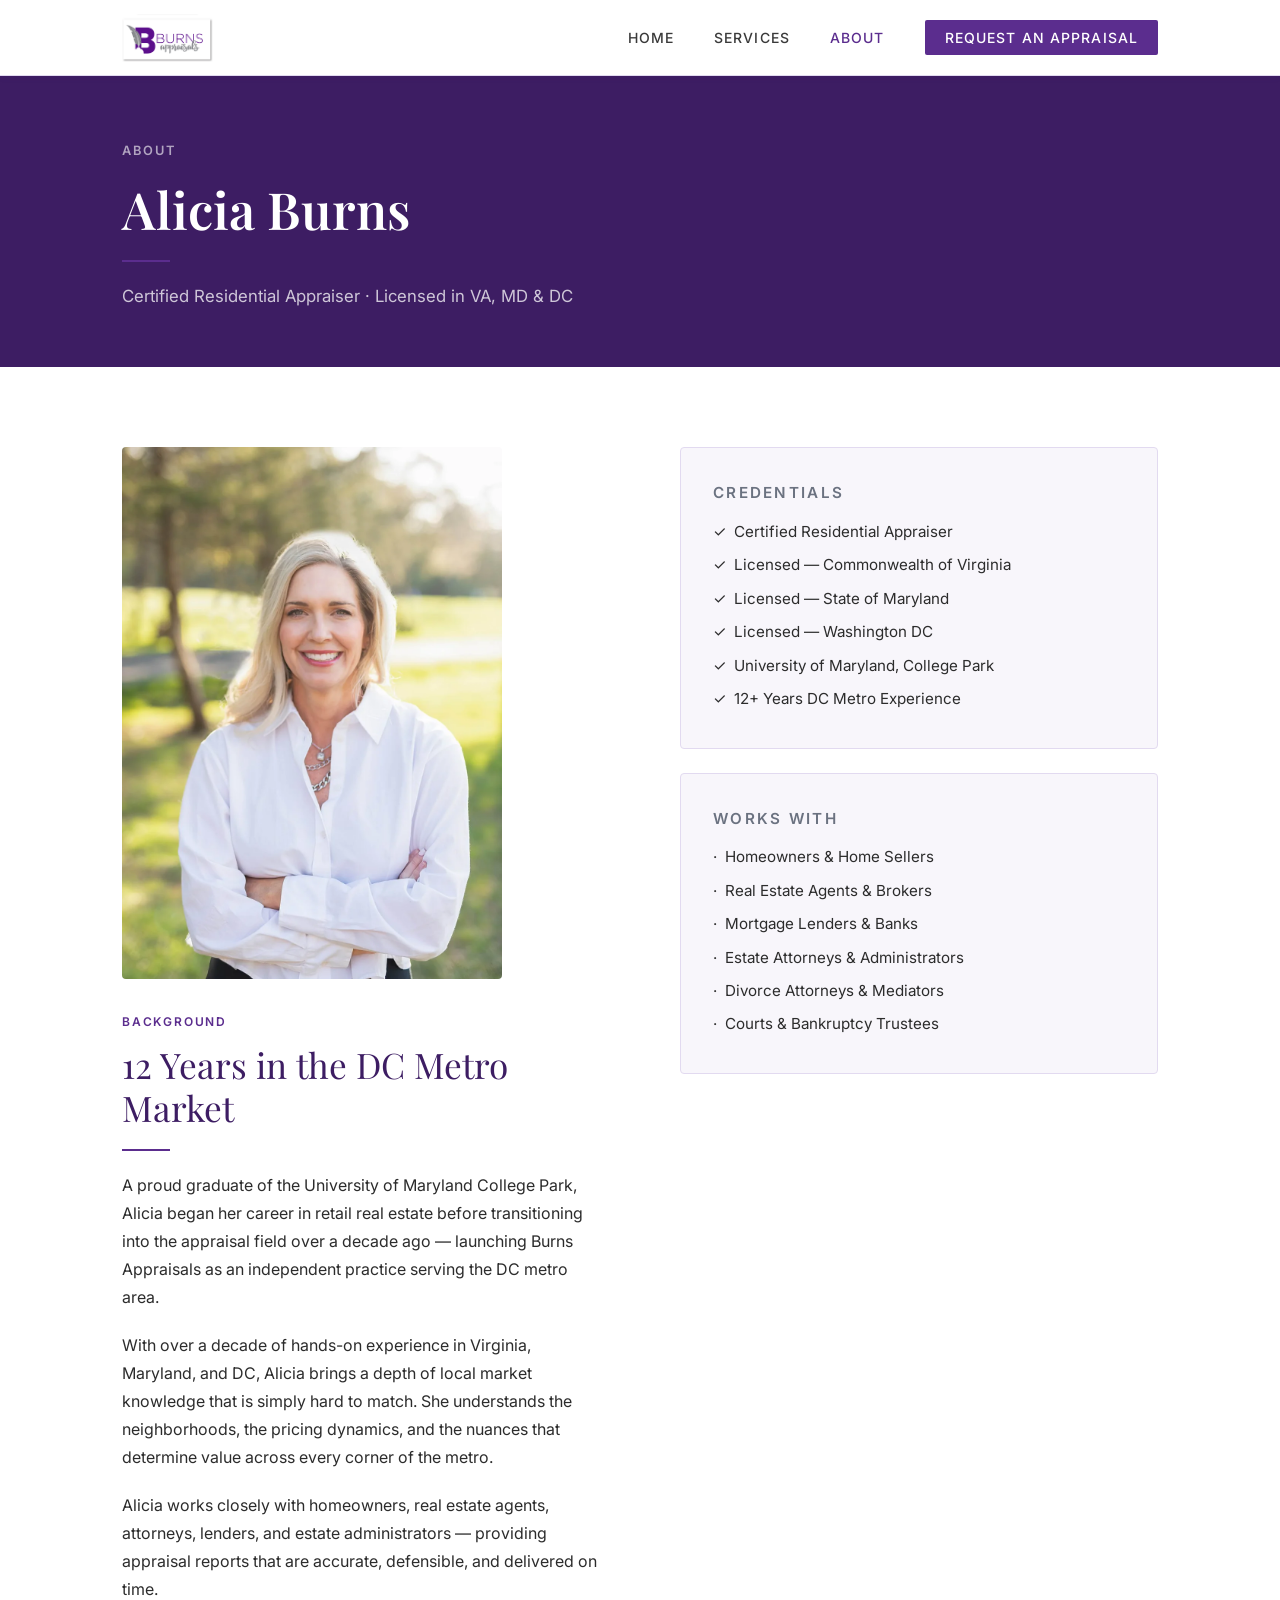
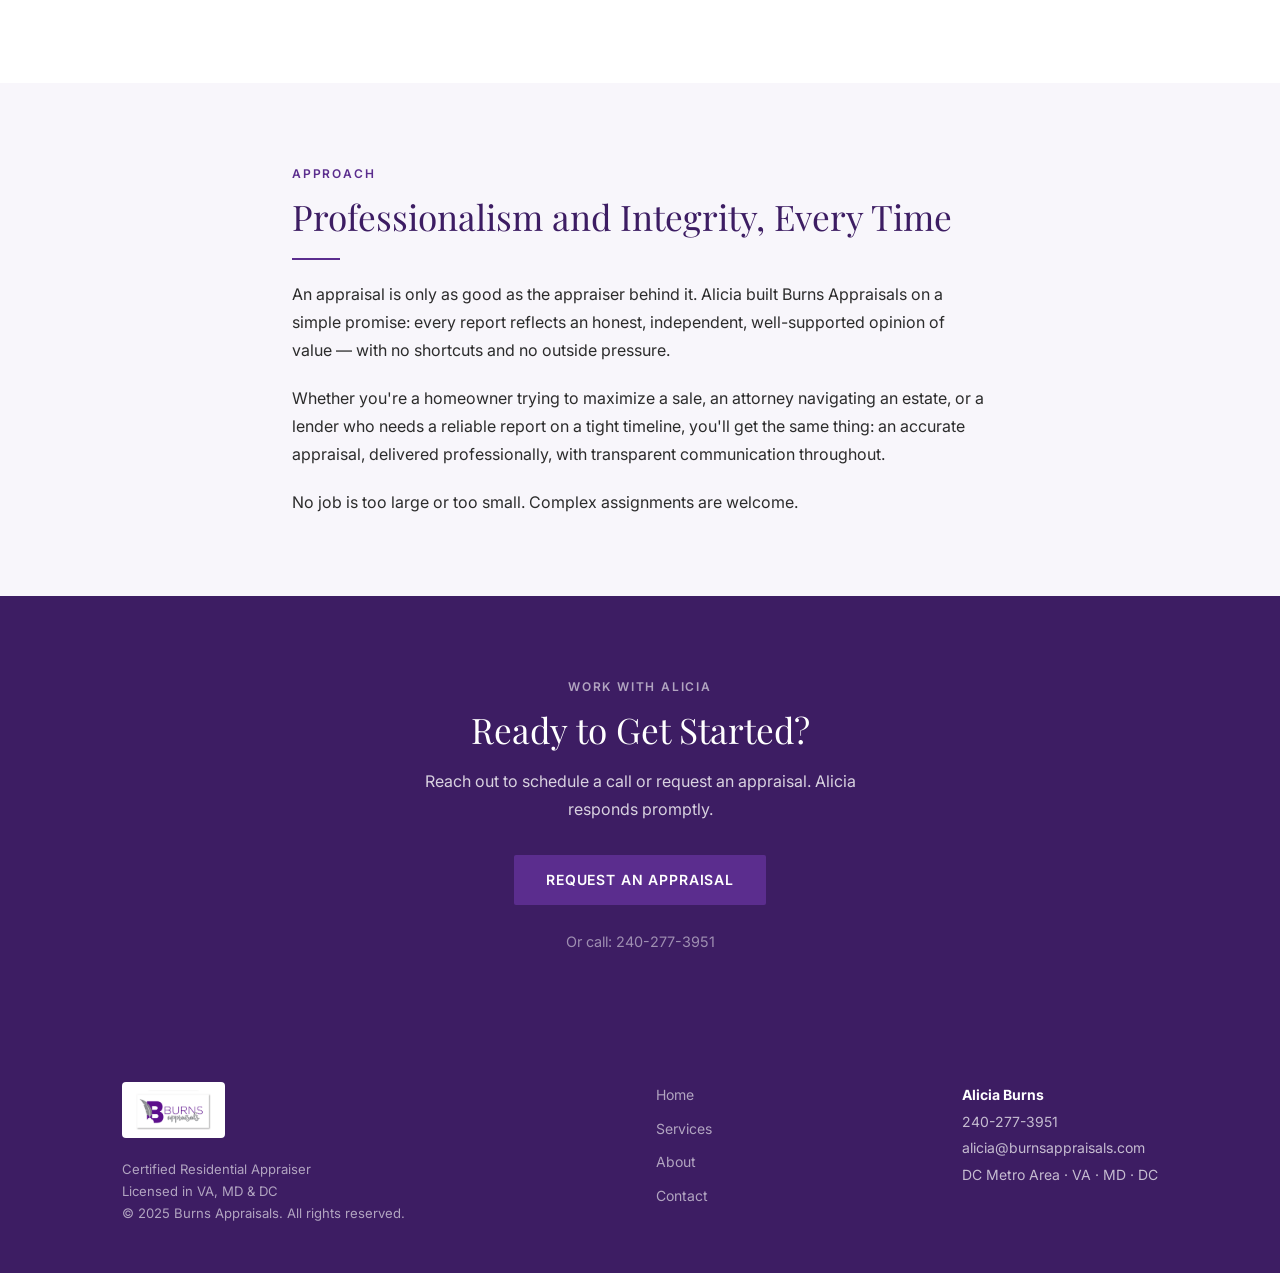
==== commit 356bf398: "Add GA4 tracking snippet to about.html" ====
--- a/about.html
+++ b/about.html
@@ -5,6 +5,14 @@
   <meta name="viewport" content="width=device-width, initial-scale=1.0" />
   <title>About Alicia Burns | Burns Appraisals — Certified Residential Appraiser</title>
   <meta name="description" content="Meet Alicia Burns — Certified Residential Appraiser with 12+ years of DC metro experience. Licensed in VA, MD and DC." />
+
+  <script async src="https://www.googletagmanager.com/gtag/js?id=G-359RJ8YZZY"></script>
+  <script>
+    window.dataLayer = window.dataLayer || [];
+    function gtag(){dataLayer.push(arguments);}
+    gtag('js', new Date());
+    gtag('config', 'G-359RJ8YZZY');
+  </script>
   <link rel="stylesheet" href="style.css" />
 </head>
 <body>
@@ -12,6 +20,7 @@
 <nav>
   <div class="nav-inner">
     <a href="index.html" class="nav-logo"><img src="logo.png" alt="Burns Appraisals" /></a>
+    <button class="nav-toggle" aria-label="Toggle menu" onclick="this.nextElementSibling.classList.toggle('open')">☰</button>
     <ul class="nav-links">
       <li><a href="index.html">Home</a></li>
       <li><a href="services.html">Services</a></li>
--- a/style.css
+++ b/style.css
@@ -91,6 +91,17 @@
 
 .nav-cta:hover { background: var(--purple-dark) !important; text-decoration: none !important; }
 
+.nav-toggle {
+  display: none;
+  background: none;
+  border: none;
+  font-size: 1.6rem;
+  line-height: 1;
+  color: var(--gray-dark);
+  cursor: pointer;
+  padding: 0.25rem 0.5rem;
+}
+
 /* ---- HERO ---- */
 .hero {
   background: var(--purple-dark);
@@ -270,8 +281,9 @@
   flex-wrap: wrap;
 }
 
-.footer-logo img { height: 44px; width: auto; filter: brightness(0) invert(1); opacity: 0.85; margin-bottom: 0.75rem; }
-.footer-copy { font-size: 0.82rem; line-height: 1.7; }
+.footer-logo { display: inline-block; background: var(--white); padding: 0.5rem 0.85rem; border-radius: 4px; margin-bottom: 0.75rem; }
+.footer-logo img { height: 40px; width: auto; display: block; margin-bottom: 0; }
+.footer-copy { font-size: 0.82rem; line-height: 1.7; color: rgba(255,255,255,0.6); }
 
 .footer-links { list-style: none; display: flex; flex-direction: column; gap: 0.5rem; }
 .footer-links a { color: rgba(255,255,255,0.6); font-size: 0.875rem; text-decoration: none; transition: color 0.2s; }
@@ -318,5 +330,23 @@
   .card-grid-2, .card-grid-3 { grid-template-columns: 1fr; }
   .hero-stats { gap: 1.5rem; }
   .nav-links { display: none; }
+  .nav-toggle { display: block; }
+  .nav-links {
+    display: none;
+    position: absolute;
+    top: 100%;
+    left: 0;
+    right: 0;
+    flex-direction: column;
+    align-items: stretch;
+    gap: 0;
+    background: var(--white);
+    border-top: 1px solid var(--border);
+    box-shadow: 0 8px 16px rgba(0,0,0,0.08);
+  }
+  .nav-links.open { display: flex; }
+  .nav-links li { width: 100%; }
+  .nav-links a { display: block; padding: 1rem 2rem; }
+  .nav-links .nav-cta { margin: 0.75rem 2rem; text-align: center; }
   .footer-inner { flex-direction: column; }
 }
